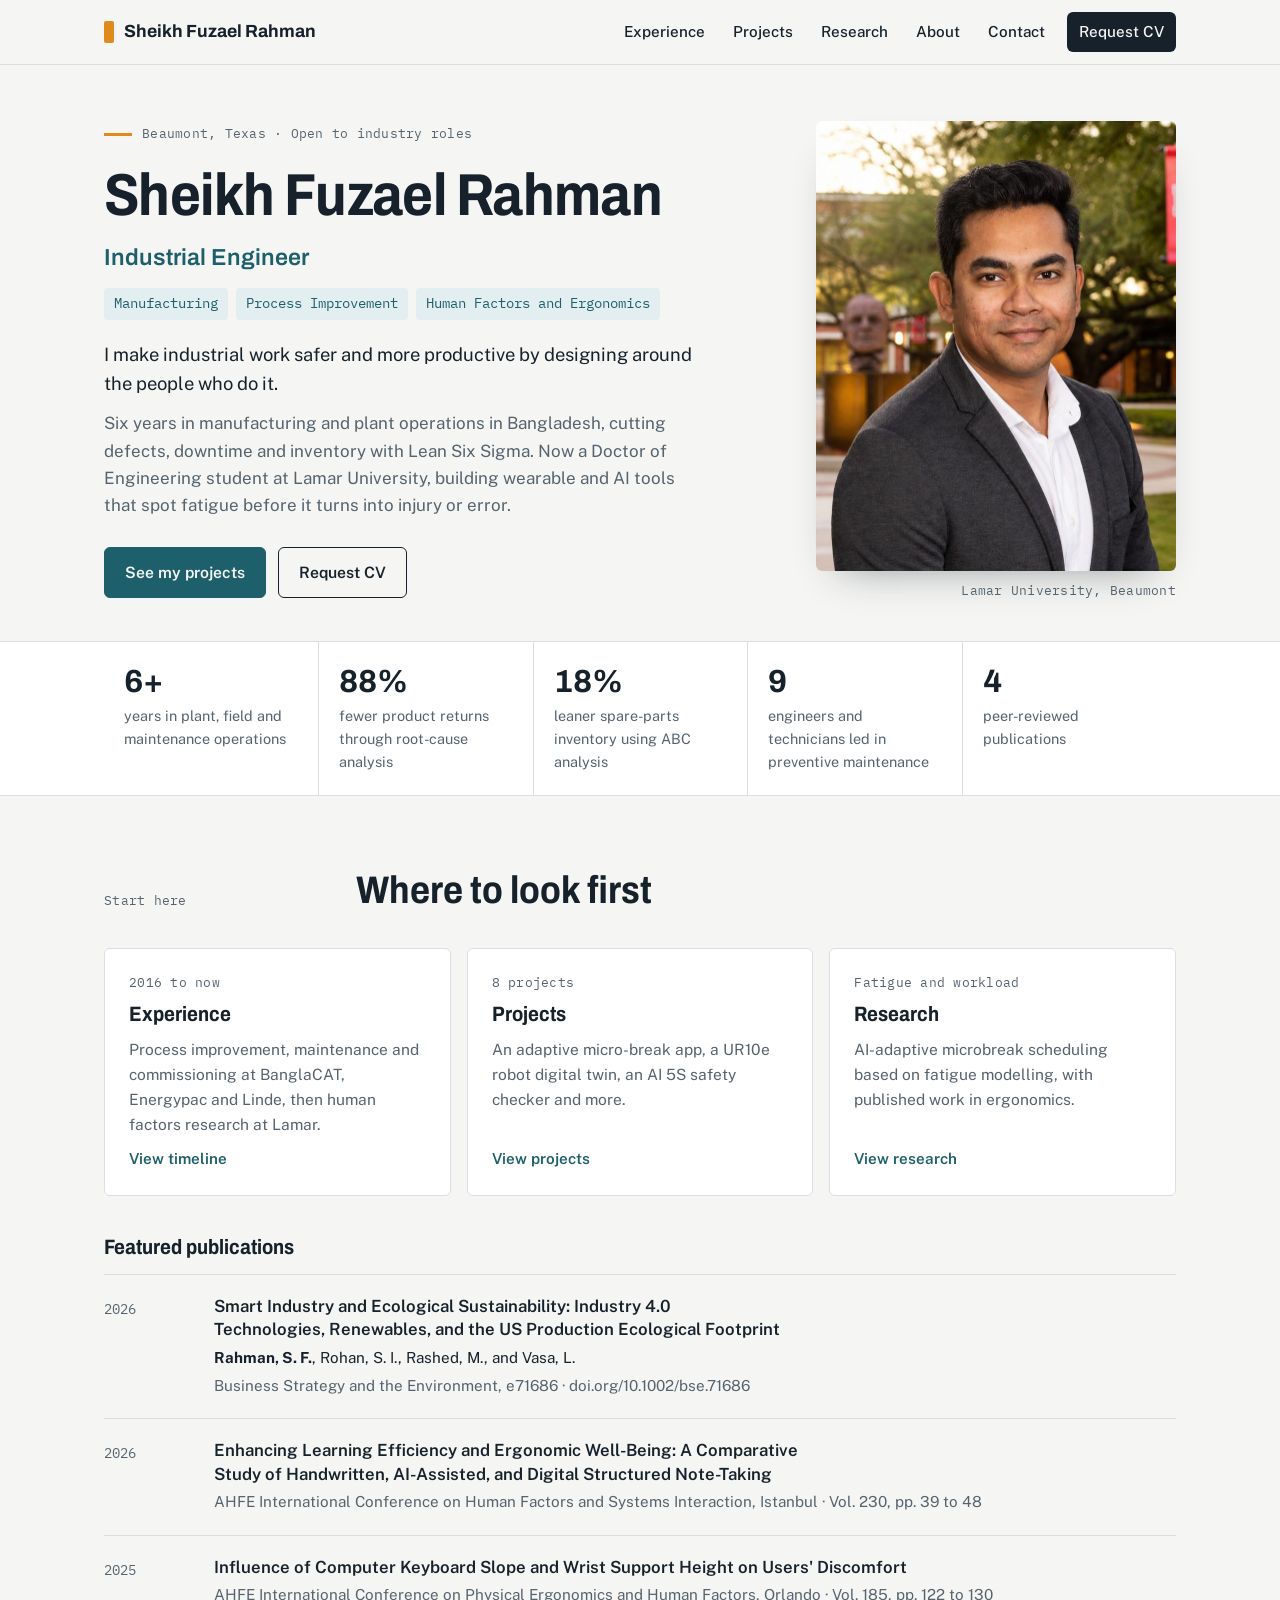
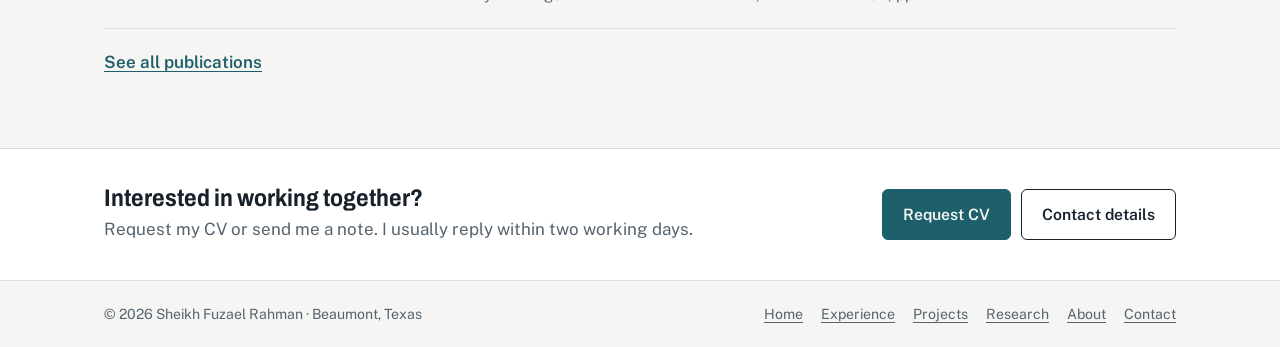
==== index.html @ 2eea971f "Update peer-reviewed publication count to 4 Co-Authored-By: Claude Opus 5.5 <noreply@anthropic.com> " ====
<!DOCTYPE html>
<html lang="en-GB">
<head>
<meta charset="utf-8">
<meta name="viewport" content="width=device-width, initial-scale=1">
<title>Sheikh Fuzael Rahman</title>
<meta name="description" content="Sheikh Fuzael Rahman is an industrial engineer working in human factors and ergonomics. Six years in industry, now a Doctor of Engineering student at Lamar University building tools that keep people safe and productive at work.">
<meta property="og:title" content="Sheikh Fuzael Rahman | Industrial Engineer, Manufacturing, Human Factors and Ergonomics">
<meta property="og:description" content="Six years in industry. Now building tools that keep people safe and productive at work.">
<meta property="og:type" content="website">
<link rel="icon" href="assets/favicon.svg" type="image/svg+xml">
<link rel="preconnect" href="https://fonts.googleapis.com">
<link rel="preconnect" href="https://fonts.gstatic.com" crossorigin>
<link href="https://fonts.googleapis.com/css2?family=Archivo:wdth,wght@87,500;87,600;87,700&family=Public+Sans:ital,wght@0,400;0,500;0,600;1,400&family=IBM+Plex+Mono:wght@400;500&display=swap" rel="stylesheet">
<link rel="stylesheet" href="assets/site.css">
</head>
<body>
<a class="skip" href="#main">Skip to content</a>

<header class="site-header">
  <div class="wrap">
    <a class="brand" href="index.html" aria-label="Sheikh Fuzael Rahman, home"><span class="brand-mark" aria-hidden="true"></span>Sheikh Fuzael Rahman</a>
    <button class="menu-btn" id="menu-btn" aria-expanded="false" aria-controls="site-nav">Menu</button>
    <nav class="nav" id="site-nav" aria-label="Main">
      <a href="experience.html">Experience</a>
      <a href="projects.html">Projects</a>
      <a href="research.html">Research</a>
      <a href="about.html">About</a>
      <a href="contact.html">Contact</a>
      <a href="contact.html#request-cv" class="nav-cta">Request CV</a>
    </nav>
  </div>
</header>

<main id="main">

<!-- HOME -->
<section class="hero" id="top">
  <div class="wrap">
    <div>
      <p class="eyebrow mono">Beaumont, Texas · Open to industry roles</p>
      <h1>Sheikh Fuzael Rahman</h1>
      <p class="role">Industrial Engineer</p>
      <ul class="focus" aria-label="Areas of focus"><li>Manufacturing</li><li>Process Improvement</li><li>Human Factors and Ergonomics</li></ul>
      <p class="tagline">I make industrial work safer and more productive by designing around the people who do it.</p>
      <p class="sub">Six years in manufacturing and plant operations in Bangladesh, cutting defects, downtime and inventory with Lean Six Sigma. Now a Doctor of Engineering student at Lamar University, building wearable and AI tools that spot fatigue before it turns into injury or error.</p>
      <div class="actions">
        <a class="btn primary" href="projects.html">See my projects</a>
        <a class="btn" href="mailto:sheikh.fuzael.rahman@outlook.com?subject=CV%20request%20for%20Sheikh%20Fuzael%20Rahman&amp;body=Hello%20Sheikh%2C%0A%0AI%20came%20across%20your%20website%20and%20would%20like%20to%20request%20a%20copy%20of%20your%20CV.%0A%0AName%3A%0AOrganisation%3A%0ARole%20or%20opportunity%3A%0A%0AThank%20you.">Request CV</a>
      </div>
    </div>
    <figure class="portrait" style="margin:0">
      <img src="assets/sheikh-fuzael-rahman.jpg" alt="Sheikh Fuzael Rahman on the Lamar University campus" width="720" height="945">
      <figcaption class="mono">Lamar University, Beaumont</figcaption>
    </figure>
  </div>
</section>

<div class="figures" aria-label="Key figures">
  <div class="wrap">
    <ul>
      <li><div class="num">6+</div><div class="lbl">years in plant, field and maintenance operations</div></li>
      <li><div class="num">88%</div><div class="lbl">fewer product returns through root-cause analysis</div></li>
      <li><div class="num">18%</div><div class="lbl">leaner spare-parts inventory using ABC analysis</div></li>
      <li><div class="num">9</div><div class="lbl">engineers and technicians led in preventive maintenance</div></li>
      <li><div class="num">4</div><div class="lbl">peer-reviewed publications</div></li>
    </ul>
  </div>
</div>

<section class="block" aria-labelledby="start-h">
  <div class="wrap">
    <div class="section-head">
      <span class="mono">Start here</span>
      <div><h2 id="start-h">Where to look first</h2></div>
    </div>
    <div class="highlights">
      <a class="hl" href="experience.html">
        <span class="mono" style="color:var(--muted)">2016 to now</span>
        <h3>Experience</h3>
        <p>Process improvement, maintenance and commissioning at BanglaCAT, Energypac and Linde, then human factors research at Lamar.</p>
        <span class="go">View timeline</span>
      </a>
      <a class="hl" href="projects.html">
        <span class="mono" style="color:var(--muted)">8 projects</span>
        <h3>Projects</h3>
        <p>An adaptive micro-break app, a UR10e robot digital twin, an AI 5S safety checker and more.</p>
        <span class="go">View projects</span>
      </a>
      <a class="hl" href="research.html">
        <span class="mono" style="color:var(--muted)">Fatigue and workload</span>
        <h3>Research</h3>
        <p>AI-adaptive microbreak scheduling based on fatigue modelling, with published work in ergonomics.</p>
        <span class="go">View research</span>
      </a>
    </div>

    <h3 class="sub-head" id="featured-pubs">Featured publications</h3>
    <ol class="pubs">
      <li class="pub">
        <span class="yr">2026</span>
        <div>
          <h3><a href="https://doi.org/10.1002/bse.71686" target="_blank" rel="noopener">Smart Industry and Ecological Sustainability: Industry 4.0 Technologies, Renewables, and the US Production Ecological Footprint</a></h3>
          <p class="authors"><strong>Rahman, S. F.</strong>, Rohan, S. I., Rashed, M., and Vasa, L.</p>
          <p class="venue">Business Strategy and the Environment, e71686 · doi.org/10.1002/bse.71686</p>
        </div>
      </li>
      <li class="pub">
        <span class="yr">2026</span>
        <div>
          <h3><a href="https://doi.org/10.54941/ahfe1007975" target="_blank" rel="noopener">Enhancing Learning Efficiency and Ergonomic Well-Being: A Comparative Study of Handwritten, AI-Assisted, and Digital Structured Note-Taking</a></h3>
          <p class="venue">AHFE International Conference on Human Factors and Systems Interaction, Istanbul · Vol. 230, pp. 39 to 48</p>
        </div>
      </li>
      <li class="pub">
        <span class="yr">2025</span>
        <div>
          <h3><a href="https://doi.org/10.54941/ahfe1006472" target="_blank" rel="noopener">Influence of Computer Keyboard Slope and Wrist Support Height on Users' Discomfort</a></h3>
          <p class="venue">AHFE International Conference on Physical Ergonomics and Human Factors, Orlando · Vol. 185, pp. 122 to 130</p>
        </div>
      </li>
    </ol>
    <a class="more-link" href="research.html#publications">See all publications</a>
  </div>
</section>

</main>

<section class="cta-band" aria-label="Get in touch">
  <div class="wrap">
    <div>
      <h2>Interested in working together?</h2>
      <p>Request my CV or send me a note. I usually reply within two working days.</p>
    </div>
    <div class="btn-row">
      <a class="btn primary" href="mailto:sheikh.fuzael.rahman@outlook.com?subject=CV%20request%20for%20Sheikh%20Fuzael%20Rahman&amp;body=Hello%20Sheikh%2C%0A%0AI%20came%20across%20your%20website%20and%20would%20like%20to%20request%20a%20copy%20of%20your%20CV.%0A%0AName%3A%0AOrganisation%3A%0ARole%20or%20opportunity%3A%0A%0AThank%20you.">Request CV</a>
      <a class="btn" href="contact.html">Contact details</a>
    </div>
  </div>
</section>
<footer>
  <div class="wrap">
    <span>© 2026 Sheikh Fuzael Rahman · Beaumont, Texas</span>
    <nav aria-label="Footer">
      <a href="index.html">Home</a><a href="experience.html">Experience</a><a href="projects.html">Projects</a><a href="research.html">Research</a><a href="about.html">About</a><a href="contact.html">Contact</a>
    </nav>
  </div>
</footer>
<div class="toast" id="toast" role="status" aria-live="polite"></div>
<script src="assets/site.js"></script>
</body>
</html>
---- assets/site.css ----
:root {
  /* Layout idea: a plant-floor logbook. Steel ink on cool paper, one hi-vis amber rule marking what matters, mono labels for tenures and units. */
  --paper: #f5f6f4;
  --surface: #ffffff;
  --ink: #16212b;
  --muted: #56636e;
  --line: #d9dee2;
  --accent: #1d5f6b;
  --accent-soft: #e3eef0;
  --hivis: #e08a1e;
  --font-display: "Archivo", "Arial Narrow", Arial, sans-serif;
  --font-body: "Public Sans", "Segoe UI", Roboto, Helvetica, Arial, sans-serif;
  --font-mono: "IBM Plex Mono", ui-monospace, "SFMono-Regular", Menlo, Consolas, monospace;
  --max: 1120px;
  --radius: 6px;
  color-scheme: light;
}
@media (prefers-color-scheme: dark) {
  :root:not([data-theme="light"]) {
    --paper: #10171d;
    --surface: #172129;
    --ink: #e7ecef;
    --muted: #9eabb5;
    --line: #2a3742;
    --accent: #6fb7c2;
    --accent-soft: #1b3036;
    --hivis: #f0a443;
    color-scheme: dark;
  }
}
:root[data-theme="dark"] {
  --paper: #10171d;
  --surface: #172129;
  --ink: #e7ecef;
  --muted: #9eabb5;
  --line: #2a3742;
  --accent: #6fb7c2;
  --accent-soft: #1b3036;
  --hivis: #f0a443;
  color-scheme: dark;
}

* { box-sizing: border-box; }
html { scroll-behavior: smooth; scroll-padding-top: 76px; }
@media (prefers-reduced-motion: reduce) { html { scroll-behavior: auto; } }
body {
  margin: 0;
  background: var(--paper);
  color: var(--ink);
  font-family: var(--font-body);
  font-size: 17px;
  line-height: 1.6;
  -webkit-font-smoothing: antialiased;
}
img { max-width: 100%; display: block; }
a { color: var(--accent); text-underline-offset: 3px; }
a:hover { text-decoration-thickness: 2px; }
:focus-visible { outline: 3px solid var(--hivis); outline-offset: 2px; border-radius: 2px; }
h1, h2, h3, h4 { font-family: var(--font-display); font-stretch: 87%; line-height: 1.15; text-wrap: balance; margin: 0; }
p { margin: 0; }
.wrap { max-width: var(--max); margin: 0 auto; padding: 0 24px; }
.mono { font-family: var(--font-mono); font-size: 0.8rem; letter-spacing: 0.02em; }
.skip { position: absolute; left: -999px; top: 8px; background: var(--ink); color: var(--paper); padding: 8px 12px; z-index: 100; }
.skip:focus { left: 8px; }

/* Header */
.site-header {
  position: sticky; top: 0; z-index: 50;
  background: color-mix(in srgb, var(--paper) 92%, transparent);
  backdrop-filter: blur(8px);
  border-bottom: 1px solid var(--line);
}
.site-header .wrap { display: flex; align-items: center; justify-content: space-between; gap: 16px; min-height: 64px; }
.brand { font-family: var(--font-display); font-weight: 700; font-size: 1.1rem; color: var(--ink); text-decoration: none; display: flex; align-items: center; gap: 10px; }
.brand-mark { width: 10px; height: 22px; background: var(--hivis); border-radius: 2px; }
.nav { display: flex; gap: 4px; align-items: center; }
.nav a { color: var(--ink); text-decoration: none; font-weight: 500; font-size: 0.95rem; padding: 8px 12px; border-radius: var(--radius); }
.nav a:hover, .nav a[aria-current="page"] { background: var(--accent-soft); color: var(--accent); }
.nav .nav-cta { background: var(--ink); color: var(--paper); margin-left: 6px; }
.nav .nav-cta:hover { background: var(--accent); color: #fff; }
.menu-btn { display: none; background: none; border: 1px solid var(--line); color: var(--ink); border-radius: var(--radius); padding: 8px 12px; font: inherit; font-weight: 600; cursor: pointer; }
@media (max-width: 860px) {
  .menu-btn { display: inline-block; }
  .nav { display: none; position: absolute; top: 64px; left: 0; right: 0; flex-direction: column; align-items: stretch; background: var(--paper); border-bottom: 1px solid var(--line); padding: 8px 16px 16px; }
  .nav.open { display: flex; }
  .nav .nav-cta { margin-left: 0; text-align: center; }
}

/* Hero */
.hero { padding: 56px 0 40px; }
.hero .wrap { display: grid; grid-template-columns: 1.35fr 1fr; gap: 48px; align-items: center; }
.eyebrow { color: var(--muted); display: flex; align-items: center; gap: 10px; margin-bottom: 16px; }
.eyebrow::before { content: ""; width: 28px; height: 3px; background: var(--hivis); }
.hero h1 { font-size: clamp(2.4rem, 5.2vw, 3.7rem); font-weight: 700; letter-spacing: -0.01em; }
.hero .role { font-family: var(--font-display); font-size: clamp(1.15rem, 2.2vw, 1.45rem); font-weight: 600; color: var(--accent); margin-top: 10px; }
.hero .tagline { font-size: 1.15rem; max-width: 34em; margin-top: 20px; color: var(--ink); }
.hero .sub { color: var(--muted); max-width: 36em; margin-top: 12px; }
.actions { display: flex; flex-wrap: wrap; gap: 12px; margin-top: 28px; }
.btn { display: inline-flex; align-items: center; gap: 8px; padding: 12px 20px; border-radius: var(--radius); font-weight: 600; text-decoration: none; border: 1.5px solid var(--ink); color: var(--ink); background: transparent; font-size: 0.98rem; }
.btn:hover { background: var(--accent-soft); }
.btn.primary { background: var(--accent); border-color: var(--accent); color: var(--paper); }
.btn.primary:hover { background: var(--ink); border-color: var(--ink); color: var(--paper); }

.portrait { position: relative; }
.portrait img { border-radius: var(--radius); aspect-ratio: 4 / 5; height: auto; object-fit: cover; object-position: 50% 20%; width: 100%; max-width: 360px; margin-left: auto; box-shadow: 0 20px 40px -24px rgba(16, 23, 29, 0.45); }
.portrait figcaption { color: var(--muted); text-align: right; margin-top: 10px; }
@media (max-width: 860px) {
  .hero { padding-top: 32px; }
  .hero .wrap { grid-template-columns: 1fr; gap: 28px; }
  .portrait { order: -1; }
  .portrait img { max-width: 150px; margin: 0; aspect-ratio: 1 / 1; object-position: 50% 25%; }
  .portrait figcaption { display: none; }
  .portrait figcaption { text-align: left; }
}

/* Key numbers */
.figures { border-top: 1px solid var(--line); border-bottom: 1px solid var(--line); background: var(--surface); }
.figures ul { list-style: none; margin: 0; padding: 0; display: grid; grid-template-columns: repeat(5, 1fr); }
.figures li { padding: 22px 20px; border-left: 1px solid var(--line); }
.figures li:first-child { border-left: 0; }
.figures .num { font-family: var(--font-display); font-size: 2rem; font-weight: 700; font-variant-numeric: tabular-nums; line-height: 1.1; }
.figures .lbl { color: var(--muted); font-size: 0.9rem; margin-top: 4px; }
@media (max-width: 860px) {
  .figures ul { grid-template-columns: repeat(2, 1fr); }
  .figures li { border-left: 0; border-top: 1px solid var(--line); }
  .figures li:nth-child(-n+2) { border-top: 0; }
  .figures li:nth-child(even) { border-left: 1px solid var(--line); }
  .figures li:last-child { grid-column: 1 / -1; border-left: 0; }
}

/* Sections */
section.block { padding: 72px 0; }
section.block + section.block { border-top: 1px solid var(--line); }
.section-head { display: grid; grid-template-columns: 220px 1fr; gap: 32px; margin-bottom: 36px; align-items: end; }
.section-head .mono { color: var(--muted); }
.section-head h2 { font-size: clamp(1.8rem, 3.4vw, 2.4rem); font-weight: 700; }
.section-head p { color: var(--muted); max-width: 40em; margin-top: 8px; }
.body-grid { display: grid; grid-template-columns: 220px 1fr; gap: 32px; }
@media (max-width: 860px) {
  section.block { padding: 52px 0; }
  .section-head, .body-grid { grid-template-columns: 1fr; gap: 8px; }
  .body-grid { gap: 20px; }
}

/* Highlights */
.highlights { display: grid; grid-template-columns: repeat(3, 1fr); gap: 16px; }
.hl { background: var(--surface); border: 1px solid var(--line); border-radius: var(--radius); padding: 24px; text-decoration: none; color: var(--ink); display: flex; flex-direction: column; gap: 10px; transition: border-color 0.15s; }
.hl:hover { border-color: var(--accent); }
.hl h3 { font-size: 1.3rem; }
.hl p { color: var(--muted); font-size: 0.97rem; }
.hl .go { margin-top: auto; color: var(--accent); font-weight: 600; font-size: 0.95rem; }
@media (max-width: 860px) { .highlights { grid-template-columns: 1fr; } }

/* Publications */
.pubs { list-style: none; margin: 0; padding: 0; display: grid; gap: 0; }
.pub { display: grid; grid-template-columns: 90px 1fr; gap: 20px; padding: 20px 0; border-top: 1px solid var(--line); }
.pub:last-child { border-bottom: 1px solid var(--line); }
.pub .yr { font-family: var(--font-mono); color: var(--muted); font-size: 0.9rem; padding-top: 2px; }
.pub h3 { font-family: var(--font-body); font-size: 1.05rem; font-weight: 600; line-height: 1.4; }
.pub h3 a { color: var(--ink); text-decoration: none; }
.pub h3 a:hover { color: var(--accent); text-decoration: underline; }
.pub .venue { color: var(--muted); font-size: 0.95rem; margin-top: 4px; }
.pub .authors { font-size: 0.95rem; margin-top: 4px; }
.status { display: inline-block; font-family: var(--font-mono); font-size: 0.72rem; padding: 2px 8px; border-radius: 99px; border: 1px solid var(--line); color: var(--muted); margin-left: 6px; vertical-align: 2px; }
.status.ok { border-color: var(--accent); color: var(--accent); }
@media (max-width: 600px) { .pub { grid-template-columns: 1fr; gap: 4px; } }
.more-link { margin-top: 20px; display: inline-block; font-weight: 600; }

/* Timeline */
.timeline { list-style: none; margin: 0; padding: 0; position: relative; }
.job { display: grid; grid-template-columns: 220px 1fr; gap: 32px; padding: 28px 0; border-top: 1px solid var(--line); }
.job:last-child { border-bottom: 1px solid var(--line); }
.job .when { font-family: var(--font-mono); font-size: 0.85rem; color: var(--muted); }
.job .org { font-weight: 600; color: var(--ink); font-family: var(--font-body); font-size: 0.95rem; margin-top: 6px; }
.job .loc { color: var(--muted); font-size: 0.9rem; }
.job h3 { font-size: 1.3rem; }
.job ul { margin: 12px 0 0; padding-left: 1.1em; max-width: 44em; }
.job li { margin: 6px 0; }
.job li::marker { color: var(--hivis); }
.job.now h3::after { content: "Current"; font-family: var(--font-mono); font-size: 0.7rem; font-weight: 500; color: var(--accent); border: 1px solid var(--accent); border-radius: 99px; padding: 1px 8px; margin-left: 10px; vertical-align: 4px; }
.group-label { font-family: var(--font-mono); font-size: 0.78rem; color: var(--muted); text-transform: uppercase; letter-spacing: 0.08em; margin: 36px 0 4px; }
.group-label:first-child { margin-top: 0; }
@media (max-width: 860px) { .job { grid-template-columns: 1fr; gap: 6px; } }

/* Projects */
.feature { background: var(--surface); border: 1px solid var(--line); border-radius: var(--radius); overflow: hidden; margin-bottom: 20px; }
.feature-top { display: grid; grid-template-columns: 1.1fr 1fr; }
.feature-text { padding: 32px; display: flex; flex-direction: column; gap: 12px; }
.feature-text h3 { font-size: 1.7rem; }
.feature-text .meta { color: var(--muted); }
.feature-text .lead { font-size: 1.05rem; }
.tags { display: flex; flex-wrap: wrap; gap: 6px; margin-top: 4px; }
.tag { font-family: var(--font-mono); font-size: 0.75rem; background: var(--accent-soft); color: var(--accent); padding: 3px 9px; border-radius: 4px; }
.links { display: flex; flex-wrap: wrap; gap: 10px; margin-top: 8px; }
.links .btn { padding: 9px 16px; font-size: 0.92rem; }
.media { background: var(--ink); color: var(--paper); display: flex; align-items: center; justify-content: center; min-height: 280px; position: relative; padding: 24px; }
.media .ph { text-align: center; max-width: 22em; }
.media .ph strong { display: block; font-family: var(--font-display); font-size: 1.15rem; margin: 10px 0 4px; }
.media .ph span { font-size: 0.9rem; opacity: 0.75; }
.play { width: 56px; height: 56px; border-radius: 50%; border: 2px solid var(--hivis); display: inline-flex; align-items: center; justify-content: center; }
.play::after { content: ""; border-left: 16px solid var(--hivis); border-top: 10px solid transparent; border-bottom: 10px solid transparent; margin-left: 4px; }
.media iframe { position: absolute; inset: 0; width: 100%; height: 100%; border: 0; }
.media.has-video { padding: 0; }
.poster { position: absolute; inset: 0; display: flex; align-items: center; justify-content: center; background: var(--ink); }
.poster img { position: absolute; inset: 0; width: 100%; height: 100%; object-fit: cover; }
.poster .play { position: relative; width: 72px; height: 72px; background: rgba(22, 33, 43, 0.82); border-color: var(--hivis); transition: transform 0.15s; }
.poster:hover .play, .poster:focus-visible .play { transform: scale(1.08); }
.case { border-top: 1px solid var(--line); }
.case summary { cursor: pointer; padding: 16px 32px; font-weight: 600; color: var(--accent); list-style: none; display: flex; align-items: center; gap: 10px; }
.case summary::-webkit-details-marker { display: none; }
.case summary::before { content: "+"; font-family: var(--font-mono); font-size: 1.1rem; width: 1em; }
.case[open] summary::before { content: "\2212"; }
.case-body { padding: 0 32px 32px; display: grid; grid-template-columns: repeat(2, 1fr); gap: 24px 40px; }
.case-body h4 { font-size: 1.05rem; margin-bottom: 6px; }
.case-body ul { margin: 0; padding-left: 1.1em; }
.case-body li { margin: 4px 0; }
.case-body .full { grid-column: 1 / -1; }
.result-row { display: grid; grid-template-columns: repeat(3, 1fr); gap: 12px; }
.result { border: 1px solid var(--line); border-radius: var(--radius); padding: 14px 16px; }
.result .num { font-family: var(--font-display); font-size: 1.6rem; font-weight: 700; font-variant-numeric: tabular-nums; }
.result .lbl { font-size: 0.88rem; color: var(--muted); }
.note { font-size: 0.88rem; color: var(--muted); font-style: italic; }
@media (max-width: 860px) {
  .feature-top { grid-template-columns: 1fr; }
  .media { min-height: 220px; }
  .feature-text { padding: 24px; }
  .case summary { padding: 16px 24px; }
  .case-body { padding: 0 24px 24px; grid-template-columns: 1fr; }
  .result-row { grid-template-columns: 1fr; }
}
.cards { display: grid; grid-template-columns: repeat(3, 1fr); gap: 16px; margin-top: 8px; }
.card { background: var(--surface); border: 1px solid var(--line); border-radius: var(--radius); padding: 22px; display: flex; flex-direction: column; gap: 10px; }
.card .kind { font-family: var(--font-mono); font-size: 0.75rem; color: var(--muted); text-transform: uppercase; letter-spacing: 0.06em; }
.card h3 { font-size: 1.15rem; }
.card p { font-size: 0.95rem; color: var(--muted); }
.card .links { margin-top: auto; padding-top: 6px; }
.card .links a { font-weight: 600; font-size: 0.92rem; }
@media (max-width: 960px) { .cards { grid-template-columns: repeat(2, 1fr); } }
@media (max-width: 600px) { .cards { grid-template-columns: 1fr; } }
.sub-head { font-family: var(--font-display); font-size: 1.3rem; margin: 40px 0 14px; }

/* Research */
.research-now { background: var(--surface); border: 1px solid var(--line); border-left: 4px solid var(--hivis); border-radius: var(--radius); padding: 28px; }
.research-now h3 { font-size: 1.45rem; margin-bottom: 10px; }
.research-now p + p { margin-top: 10px; }
.two-col { display: grid; grid-template-columns: 1fr 1fr; gap: 16px; margin-top: 16px; }
.panel { border: 1px solid var(--line); border-radius: var(--radius); padding: 22px; background: var(--surface); }
.panel h3 { font-size: 1.1rem; margin-bottom: 8px; }
.panel p { color: var(--muted); font-size: 0.97rem; }
@media (max-width: 860px) { .two-col { grid-template-columns: 1fr; } }

/* About */
.story { list-style: none; margin: 0; padding: 0; display: grid; grid-template-columns: repeat(4, 1fr); gap: 16px; counter-reset: s; }
.story li { counter-increment: s; border-top: 3px solid var(--ink); padding-top: 14px; }
.story li:last-child { border-top-color: var(--hivis); }
.story li::before { content: "0" counter(s); font-family: var(--font-mono); color: var(--muted); font-size: 0.8rem; }
.story h3 { font-size: 1.15rem; margin: 6px 0 8px; }
.story p { font-size: 0.95rem; color: var(--muted); }
@media (max-width: 960px) { .story { grid-template-columns: repeat(2, 1fr); } }
@media (max-width: 600px) { .story { grid-template-columns: 1fr; } }
.edu { list-style: none; margin: 0; padding: 0; }
.edu li { display: grid; grid-template-columns: 1fr auto; gap: 4px 16px; padding: 14px 0; border-top: 1px solid var(--line); }
.edu li:last-child { border-bottom: 1px solid var(--line); }
.edu strong { font-weight: 600; }
.edu .where { color: var(--muted); font-size: 0.95rem; grid-column: 1; }
.edu .when { font-family: var(--font-mono); font-size: 0.82rem; color: var(--muted); grid-row: 1; grid-column: 2; text-align: right; }
.skills { display: grid; grid-template-columns: repeat(2, 1fr); gap: 20px 32px; }
.skills h4 { font-size: 1rem; margin-bottom: 6px; }
.skills p { color: var(--muted); font-size: 0.95rem; }
@media (max-width: 600px) { .skills { grid-template-columns: 1fr; } .edu li { grid-template-columns: 1fr; } .edu .when { grid-row: auto; grid-column: 1; text-align: left; } }
.about-stack { display: grid; gap: 40px; }


/* Page intro spacing */
.page-intro { padding-top: 56px; }
.page-intro.block { border-top: 0; }
@media (max-width: 860px) { .page-intro { padding-top: 36px; } }

/* Contact page */
.contact-layout { display: grid; grid-template-columns: 1.1fr 1fr; gap: 48px; align-items: start; }
.contact-main { display: grid; gap: 20px; }
.email-card { background: var(--surface); border: 1px solid var(--line); border-radius: var(--radius); padding: 28px; }
.email-card .k, .profiles .k, .cv-card .k { font-family: var(--font-mono); font-size: 0.75rem; text-transform: uppercase; letter-spacing: 0.08em; color: var(--muted); }
.email-address { display: block; font-family: var(--font-display); font-stretch: 87%; font-weight: 700; font-size: clamp(1.25rem, 2.6vw, 1.7rem); color: var(--ink); text-decoration: none; margin: 8px 0 18px; overflow-wrap: anywhere; }
.email-address:hover { color: var(--accent); }
.btn-row { display: flex; flex-wrap: wrap; gap: 10px; }
.btn.small { padding: 9px 16px; font-size: 0.92rem; cursor: pointer; font-family: inherit; }
.cv-card { border: 1px solid var(--line); border-left: 4px solid var(--hivis); border-radius: var(--radius); padding: 24px 28px; background: var(--surface); }
.cv-card h3 { font-size: 1.3rem; margin: 6px 0 8px; }
.cv-card p { color: var(--muted); margin-bottom: 16px; max-width: 34em; }
.facts { list-style: none; margin: 0; padding: 0; display: grid; grid-template-columns: repeat(2, 1fr); gap: 16px; }
.facts li { border-top: 1px solid var(--line); padding-top: 10px; }
.facts .k { font-family: var(--font-mono); font-size: 0.75rem; text-transform: uppercase; letter-spacing: 0.08em; color: var(--muted); display: block; }
.facts .v { font-weight: 500; }
.profiles { list-style: none; margin: 0; padding: 0; border-top: 1px solid var(--line); }
.profiles li { border-bottom: 1px solid var(--line); }
.profiles a { display: grid; grid-template-columns: 44px 1fr auto; gap: 16px; align-items: center; padding: 16px 8px; text-decoration: none; color: var(--ink); border-radius: var(--radius); }
.profiles a:hover { background: var(--accent-soft); }
.profiles a:hover .arrow { transform: translate(2px, -2px); color: var(--accent); }
.badge { width: 44px; height: 44px; border-radius: 8px; background: var(--ink); color: var(--paper); display: flex; align-items: center; justify-content: center; font-family: var(--font-mono); font-weight: 500; font-size: 0.9rem; }
.profiles .name { font-weight: 600; display: block; }
.profiles .handle { color: var(--muted); font-size: 0.92rem; display: block; overflow-wrap: anywhere; }
.arrow { color: var(--muted); font-size: 1.2rem; transition: transform 0.15s; }
.profiles-head { font-family: var(--font-display); font-size: 1.2rem; margin-bottom: 12px; }
@media (max-width: 860px) { .contact-layout { grid-template-columns: 1fr; gap: 36px; } .email-card, .cv-card { padding: 22px; } }
@media (max-width: 480px) { .facts { grid-template-columns: 1fr; } }

/* Closing band on every page */
.cta-band { border-top: 1px solid var(--line); background: var(--surface); }
.cta-band .wrap { display: flex; align-items: center; justify-content: space-between; gap: 24px; flex-wrap: wrap; padding-top: 36px; padding-bottom: 36px; }
.cta-band h2 { font-size: 1.5rem; }
.cta-band p { color: var(--muted); margin-top: 4px; }

footer { background: var(--paper); color: var(--muted); border-top: 1px solid var(--line); padding: 22px 0; font-size: 0.88rem; }
footer .wrap { display: flex; justify-content: space-between; flex-wrap: wrap; gap: 8px 24px; }
footer nav { display: flex; flex-wrap: wrap; gap: 6px 18px; }
footer a { color: inherit; }
footer a:hover { color: var(--accent); }
.toast { position: fixed; left: 50%; bottom: 24px; transform: translateX(-50%); background: var(--ink); color: var(--paper); padding: 10px 16px; border-radius: var(--radius); font-size: 0.92rem; opacity: 0; pointer-events: none; transition: opacity 0.2s; z-index: 80; }
.toast.show { opacity: 1; }

.details-link { display: inline-flex; align-items: center; gap: 6px; margin-top: 14px; font-weight: 600; font-size: 0.92rem; }
.details-link::after { content: "\2192"; transition: transform 0.15s; }
.details-link:hover::after { transform: translateX(3px); }

.focus { list-style: none; margin: 12px 0 0; padding: 0; display: flex; flex-wrap: wrap; gap: 8px; }
.focus li { font-family: var(--font-mono); font-size: 0.85rem; color: var(--accent); background: var(--accent-soft); border-radius: 4px; padding: 5px 10px; }
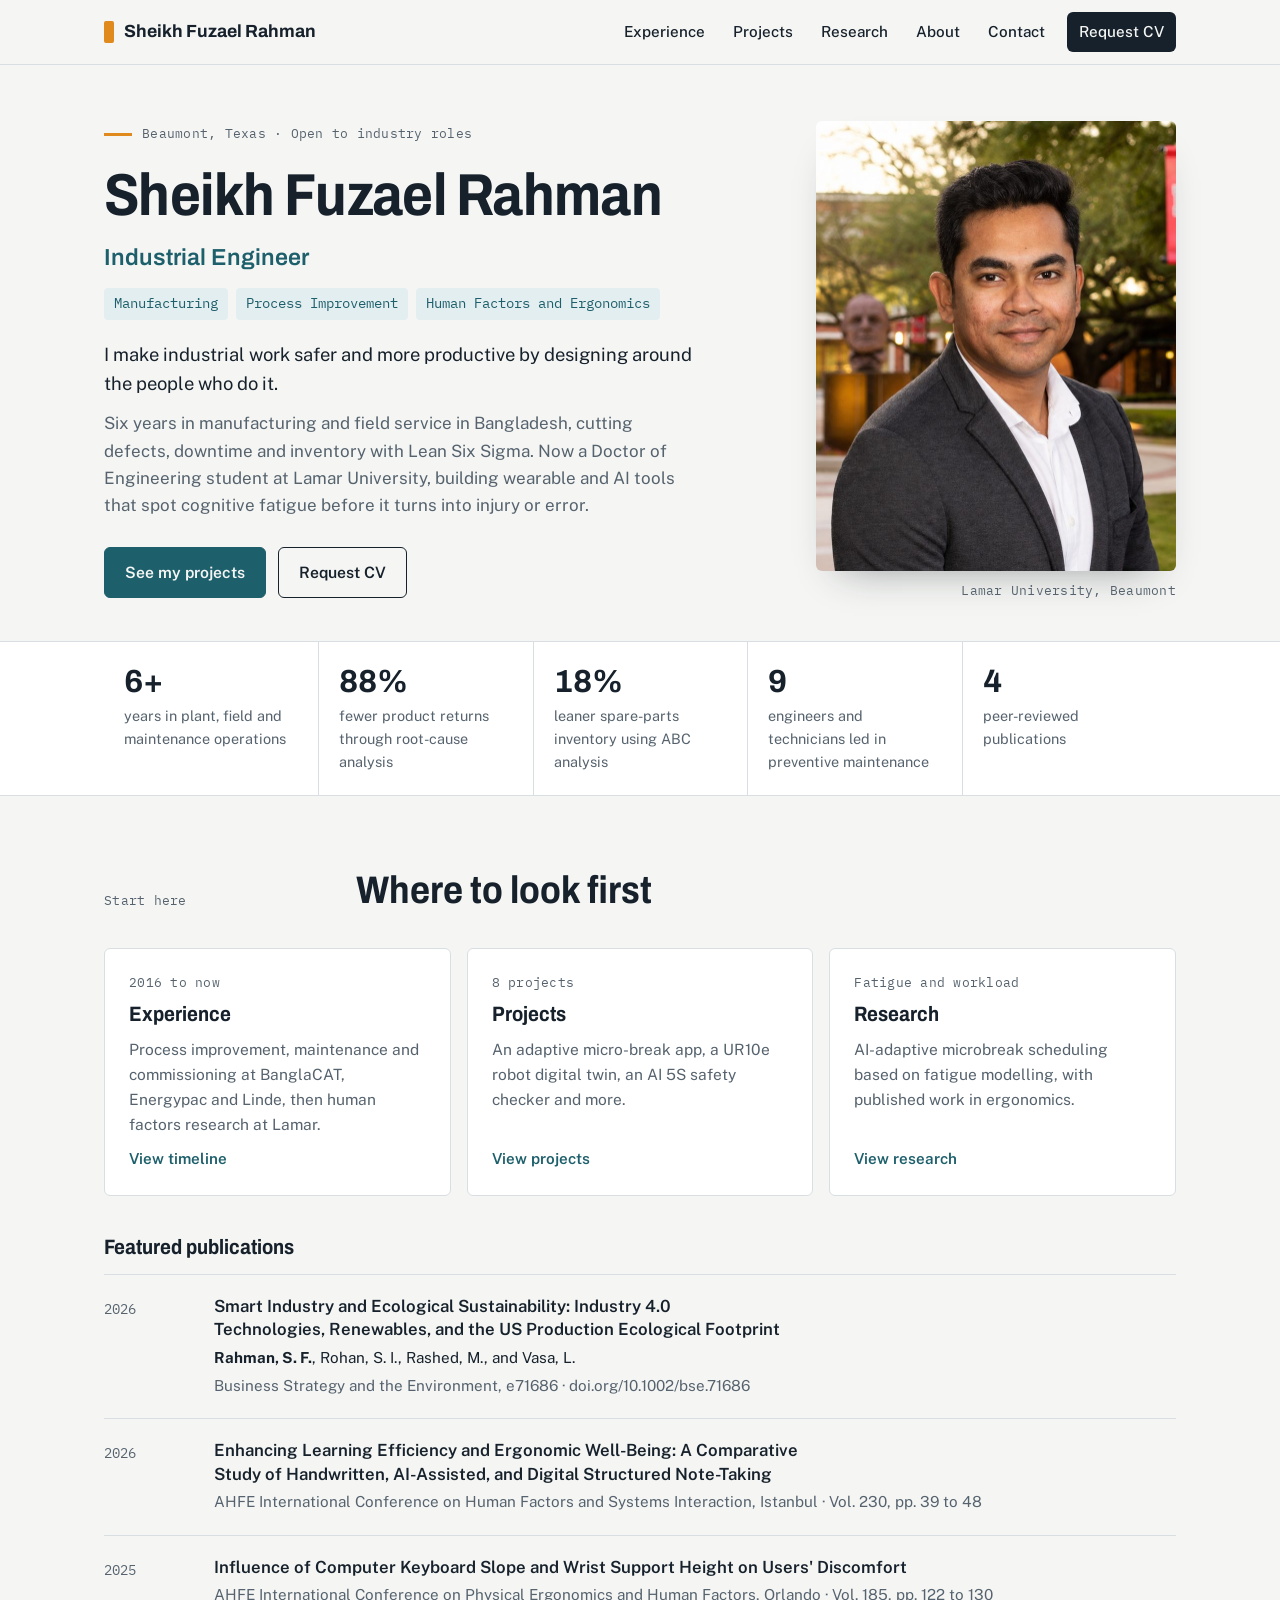
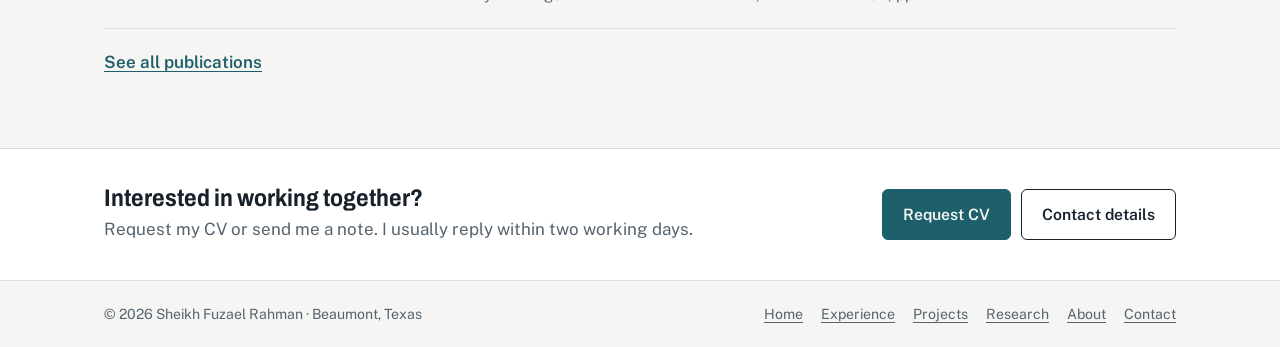
==== commit 2ce4d779: "Update home page introduction Co-Authored-By: Claude Opus 5.5 <noreply@anthropic.com> Claude-Session" ====
--- a/index.html
+++ b/index.html
@@ -43,7 +43,7 @@
       <p class="role">Industrial Engineer</p>
       <ul class="focus" aria-label="Areas of focus"><li>Manufacturing</li><li>Process Improvement</li><li>Human Factors and Ergonomics</li></ul>
       <p class="tagline">I make industrial work safer and more productive by designing around the people who do it.</p>
-      <p class="sub">Six years in manufacturing and plant operations in Bangladesh, cutting defects, downtime and inventory with Lean Six Sigma. Now a Doctor of Engineering student at Lamar University, building wearable and AI tools that spot fatigue before it turns into injury or error.</p>
+      <p class="sub">Six years in manufacturing and field service in Bangladesh, cutting defects, downtime and inventory with Lean Six Sigma. Now a Doctor of Engineering student at Lamar University, building wearable and AI tools that spot cognitive fatigue before it turns into injury or error.</p>
       <div class="actions">
         <a class="btn primary" href="projects.html">See my projects</a>
         <a class="btn" href="mailto:sheikh.fuzael.rahman@outlook.com?subject=CV%20request%20for%20Sheikh%20Fuzael%20Rahman&amp;body=Hello%20Sheikh%2C%0A%0AI%20came%20across%20your%20website%20and%20would%20like%20to%20request%20a%20copy%20of%20your%20CV.%0A%0AName%3A%0AOrganisation%3A%0ARole%20or%20opportunity%3A%0A%0AThank%20you.">Request CV</a>
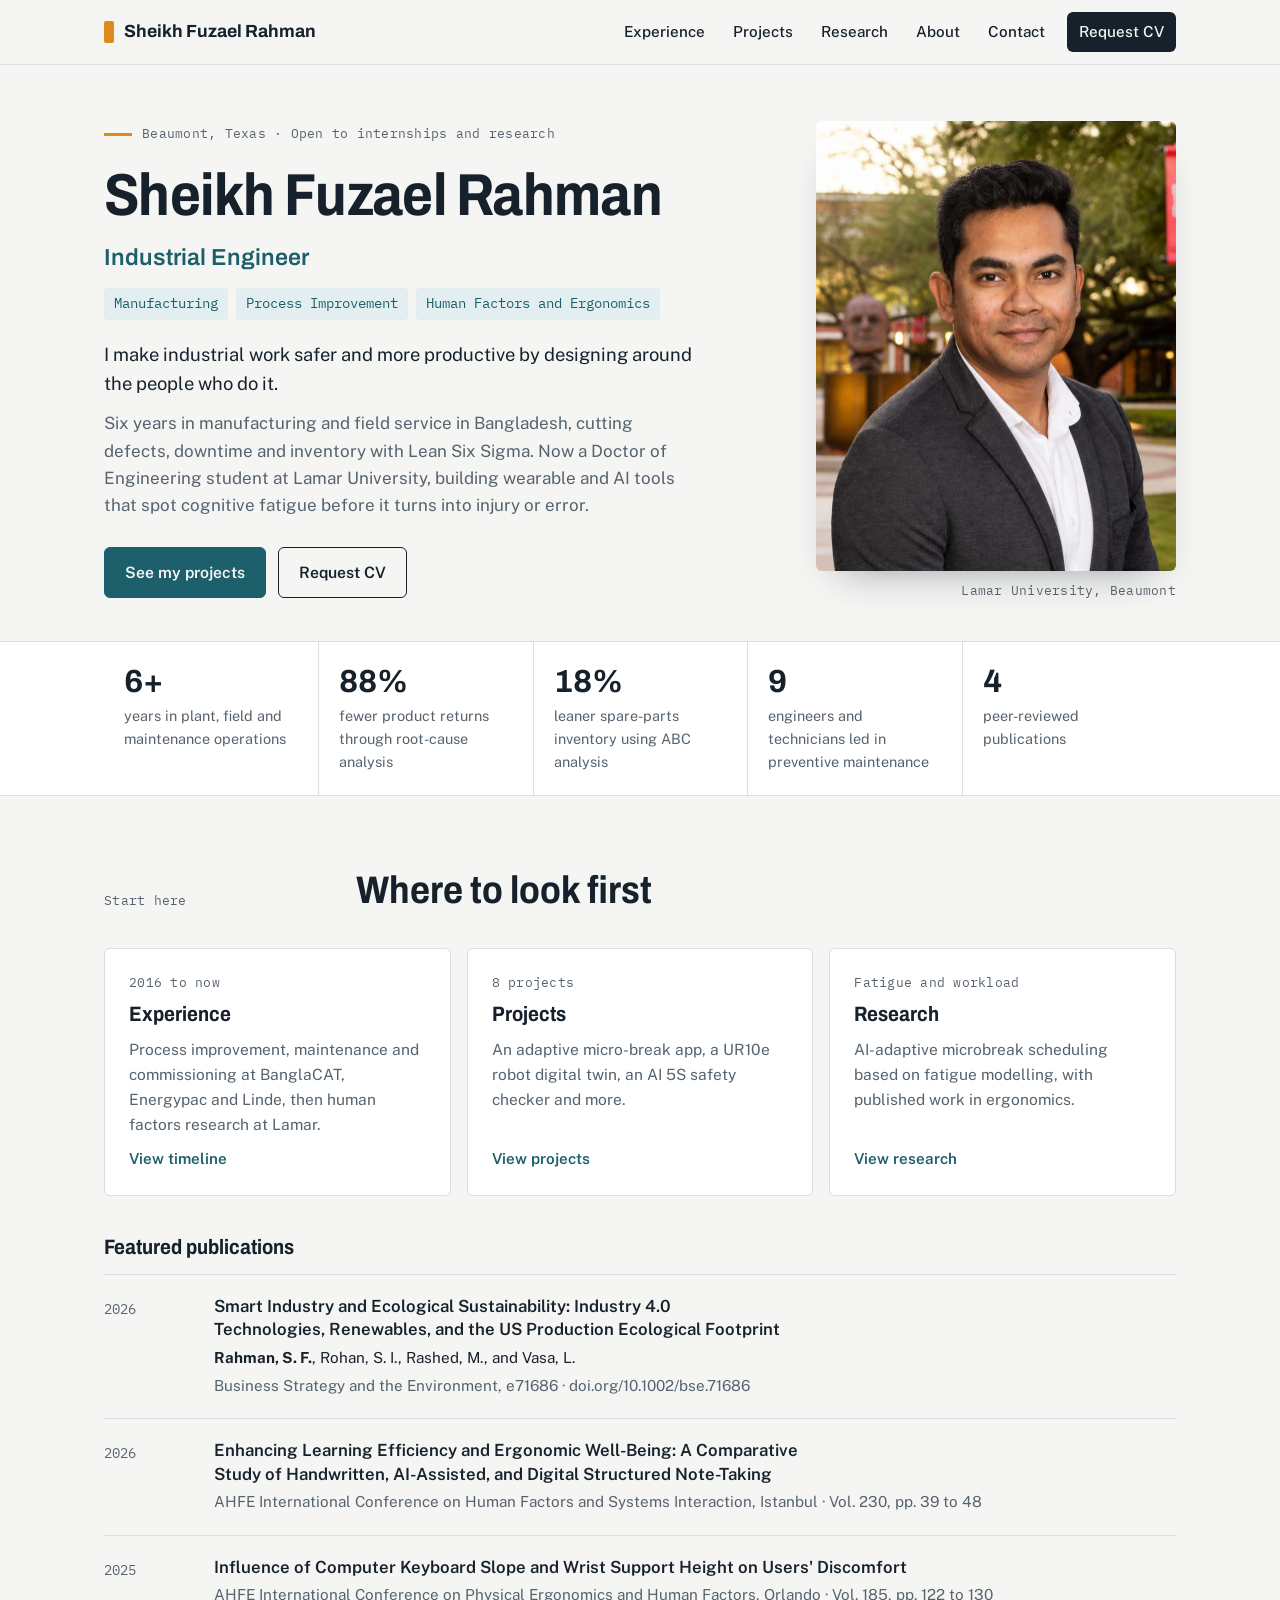
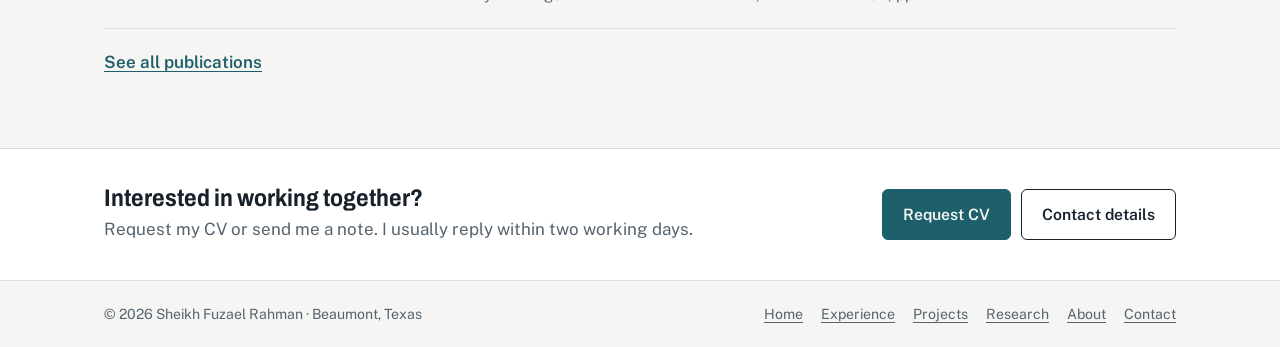
==== commit 141ef333: "Match home and contact wording to internships and research Co-Authored-By: Claude Opus 5.5 <noreply@" ====
--- a/index.html
+++ b/index.html
@@ -38,7 +38,7 @@
 <section class="hero" id="top">
   <div class="wrap">
     <div>
-      <p class="eyebrow mono">Beaumont, Texas · Open to industry roles</p>
+      <p class="eyebrow mono">Beaumont, Texas · Open to internships and research</p>
       <h1>Sheikh Fuzael Rahman</h1>
       <p class="role">Industrial Engineer</p>
       <ul class="focus" aria-label="Areas of focus"><li>Manufacturing</li><li>Process Improvement</li><li>Human Factors and Ergonomics</li></ul>
--- a/assets/site.css
+++ b/assets/site.css
@@ -286,7 +286,7 @@
 .btn-row { display: flex; flex-wrap: wrap; gap: 10px; }
 .btn.small { padding: 9px 16px; font-size: 0.92rem; cursor: pointer; font-family: inherit; }
 .cv-card { border: 1px solid var(--line); border-left: 4px solid var(--hivis); border-radius: var(--radius); padding: 24px 28px; background: var(--surface); }
-.cv-card h3 { font-size: 1.3rem; margin: 6px 0 8px; }
+.cv-card h3 { font-size: 1.3rem; margin: 6px 0 16px; }
 .cv-card p { color: var(--muted); margin-bottom: 16px; max-width: 34em; }
 .facts { list-style: none; margin: 0; padding: 0; display: grid; grid-template-columns: repeat(2, 1fr); gap: 16px; }
 .facts li { border-top: 1px solid var(--line); padding-top: 10px; }
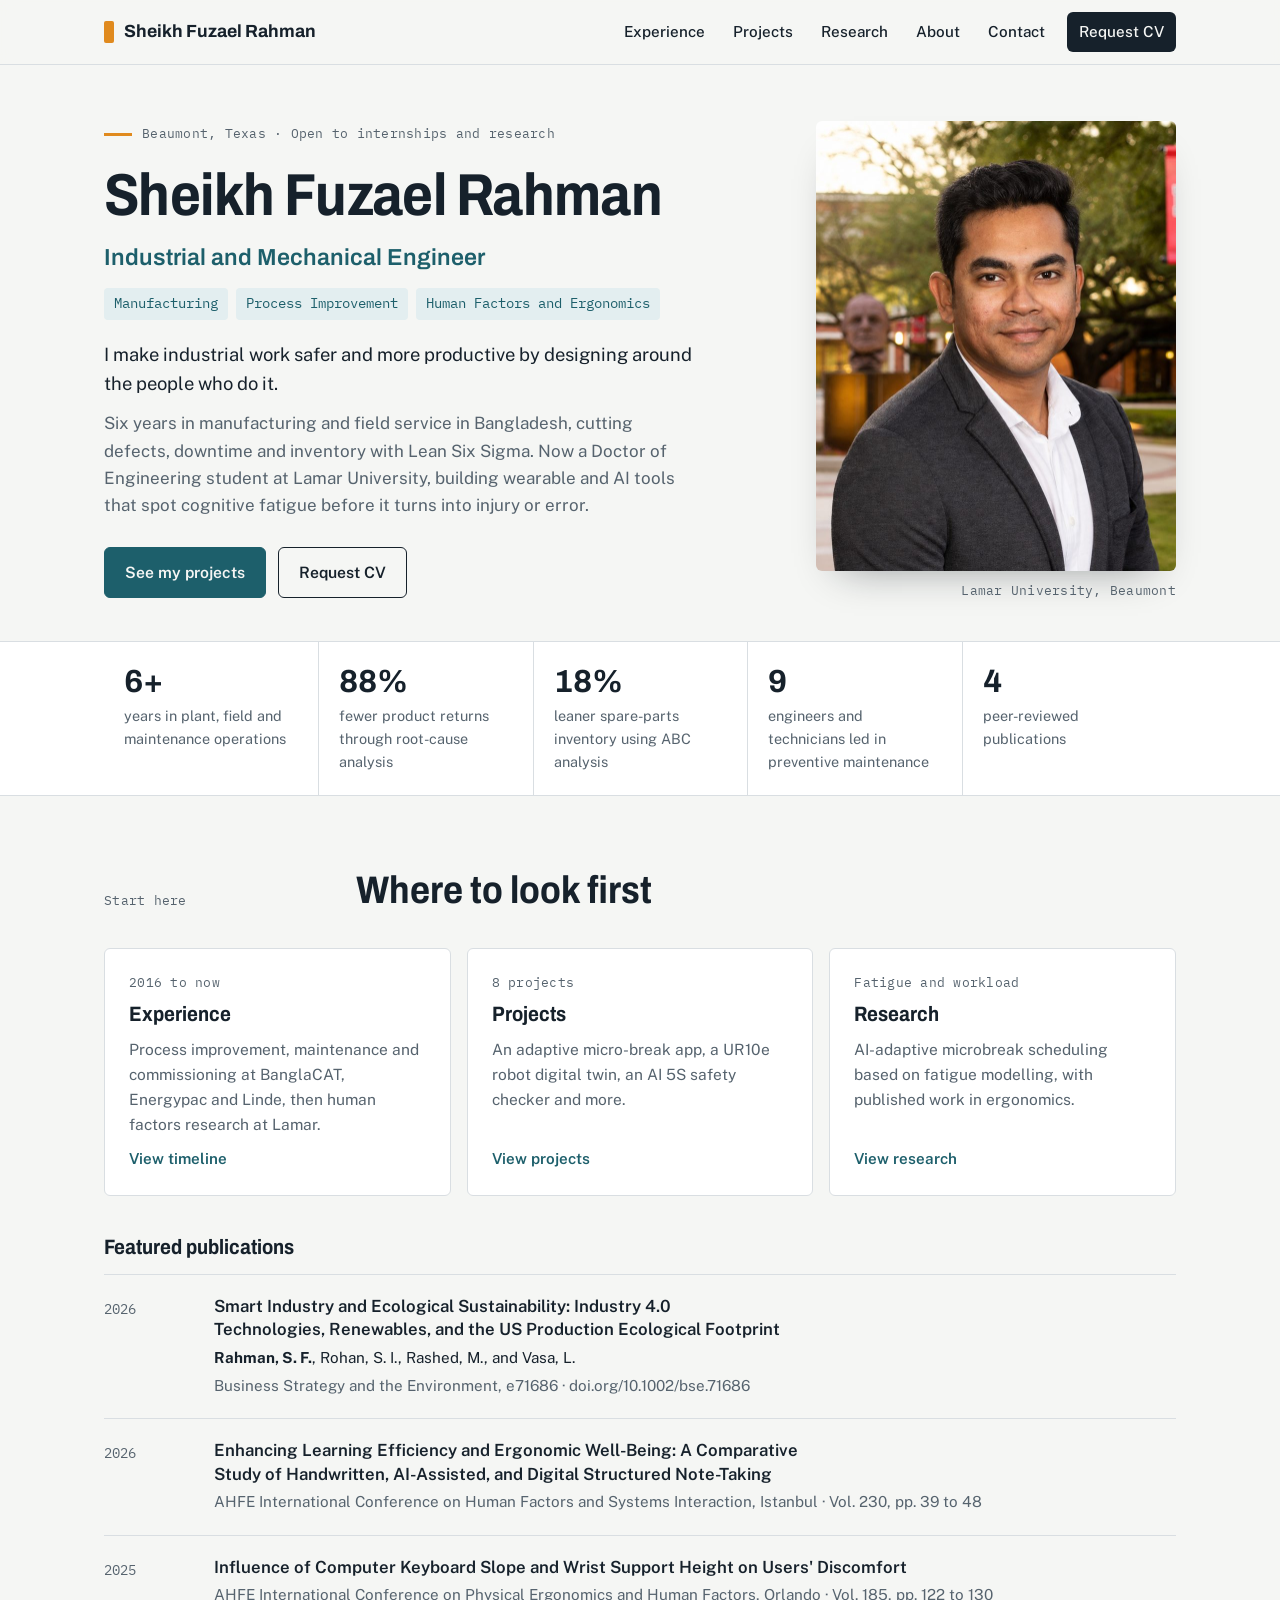
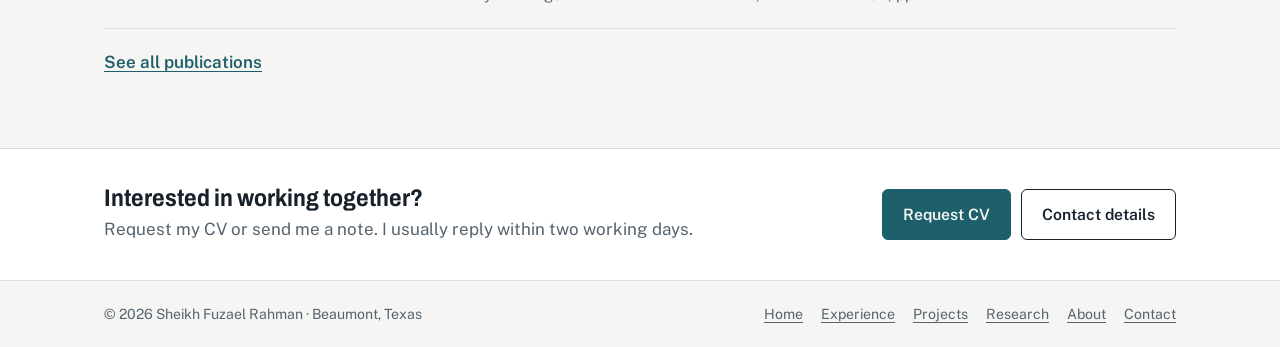
==== commit a14f99b5: "Title as Industrial and Mechanical Engineer Co-Authored-By: Claude Opus 5.5 <noreply@anthropic.com> " ====
--- a/index.html
+++ b/index.html
@@ -5,7 +5,7 @@
 <meta name="viewport" content="width=device-width, initial-scale=1">
 <title>Sheikh Fuzael Rahman</title>
 <meta name="description" content="Sheikh Fuzael Rahman is an industrial engineer working in human factors and ergonomics. Six years in industry, now a Doctor of Engineering student at Lamar University building tools that keep people safe and productive at work.">
-<meta property="og:title" content="Sheikh Fuzael Rahman | Industrial Engineer, Manufacturing, Human Factors and Ergonomics">
+<meta property="og:title" content="Sheikh Fuzael Rahman | Industrial and Mechanical Engineer, Manufacturing, Human Factors and Ergonomics">
 <meta property="og:description" content="Six years in industry. Now building tools that keep people safe and productive at work.">
 <meta property="og:type" content="website">
 <link rel="icon" href="assets/favicon.svg" type="image/svg+xml">
@@ -40,7 +40,7 @@
     <div>
       <p class="eyebrow mono">Beaumont, Texas · Open to internships and research</p>
       <h1>Sheikh Fuzael Rahman</h1>
-      <p class="role">Industrial Engineer</p>
+      <p class="role">Industrial and Mechanical Engineer</p>
       <ul class="focus" aria-label="Areas of focus"><li>Manufacturing</li><li>Process Improvement</li><li>Human Factors and Ergonomics</li></ul>
       <p class="tagline">I make industrial work safer and more productive by designing around the people who do it.</p>
       <p class="sub">Six years in manufacturing and field service in Bangladesh, cutting defects, downtime and inventory with Lean Six Sigma. Now a Doctor of Engineering student at Lamar University, building wearable and AI tools that spot cognitive fatigue before it turns into injury or error.</p>
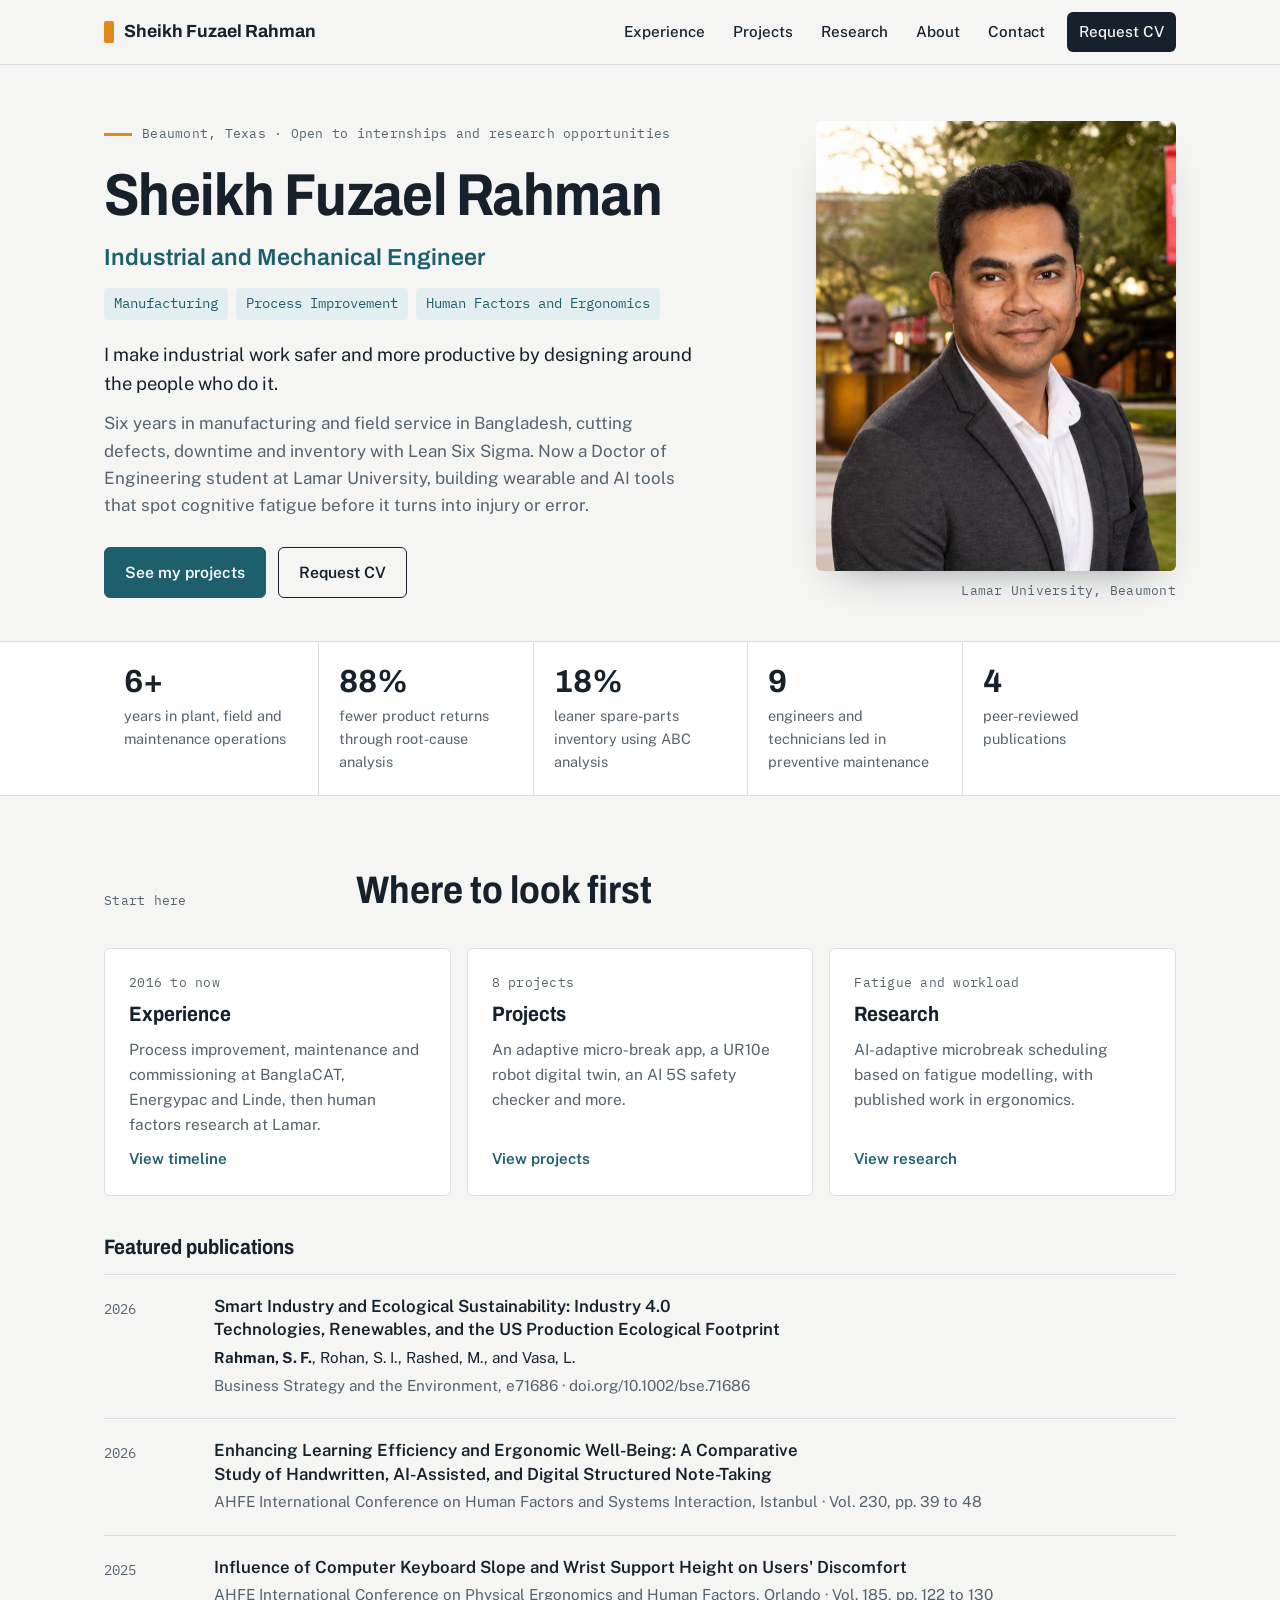
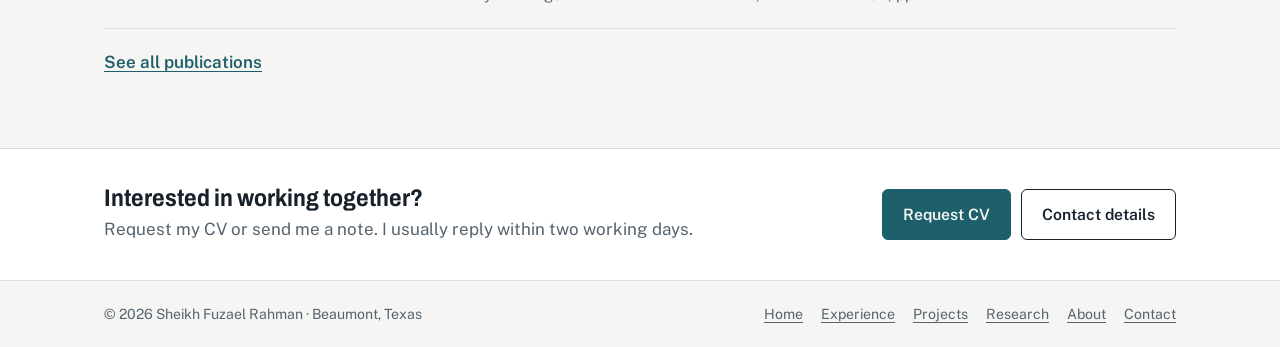
==== commit 2baf79cc: "Expand home page availability line Co-Authored-By: Claude Opus 5.5 <noreply@anthropic.com> Claude-Se" ====
--- a/index.html
+++ b/index.html
@@ -38,7 +38,7 @@
 <section class="hero" id="top">
   <div class="wrap">
     <div>
-      <p class="eyebrow mono">Beaumont, Texas · Open to internships and research</p>
+      <p class="eyebrow mono">Beaumont, Texas · Open to internships and research opportunities</p>
       <h1>Sheikh Fuzael Rahman</h1>
       <p class="role">Industrial and Mechanical Engineer</p>
       <ul class="focus" aria-label="Areas of focus"><li>Manufacturing</li><li>Process Improvement</li><li>Human Factors and Ergonomics</li></ul>
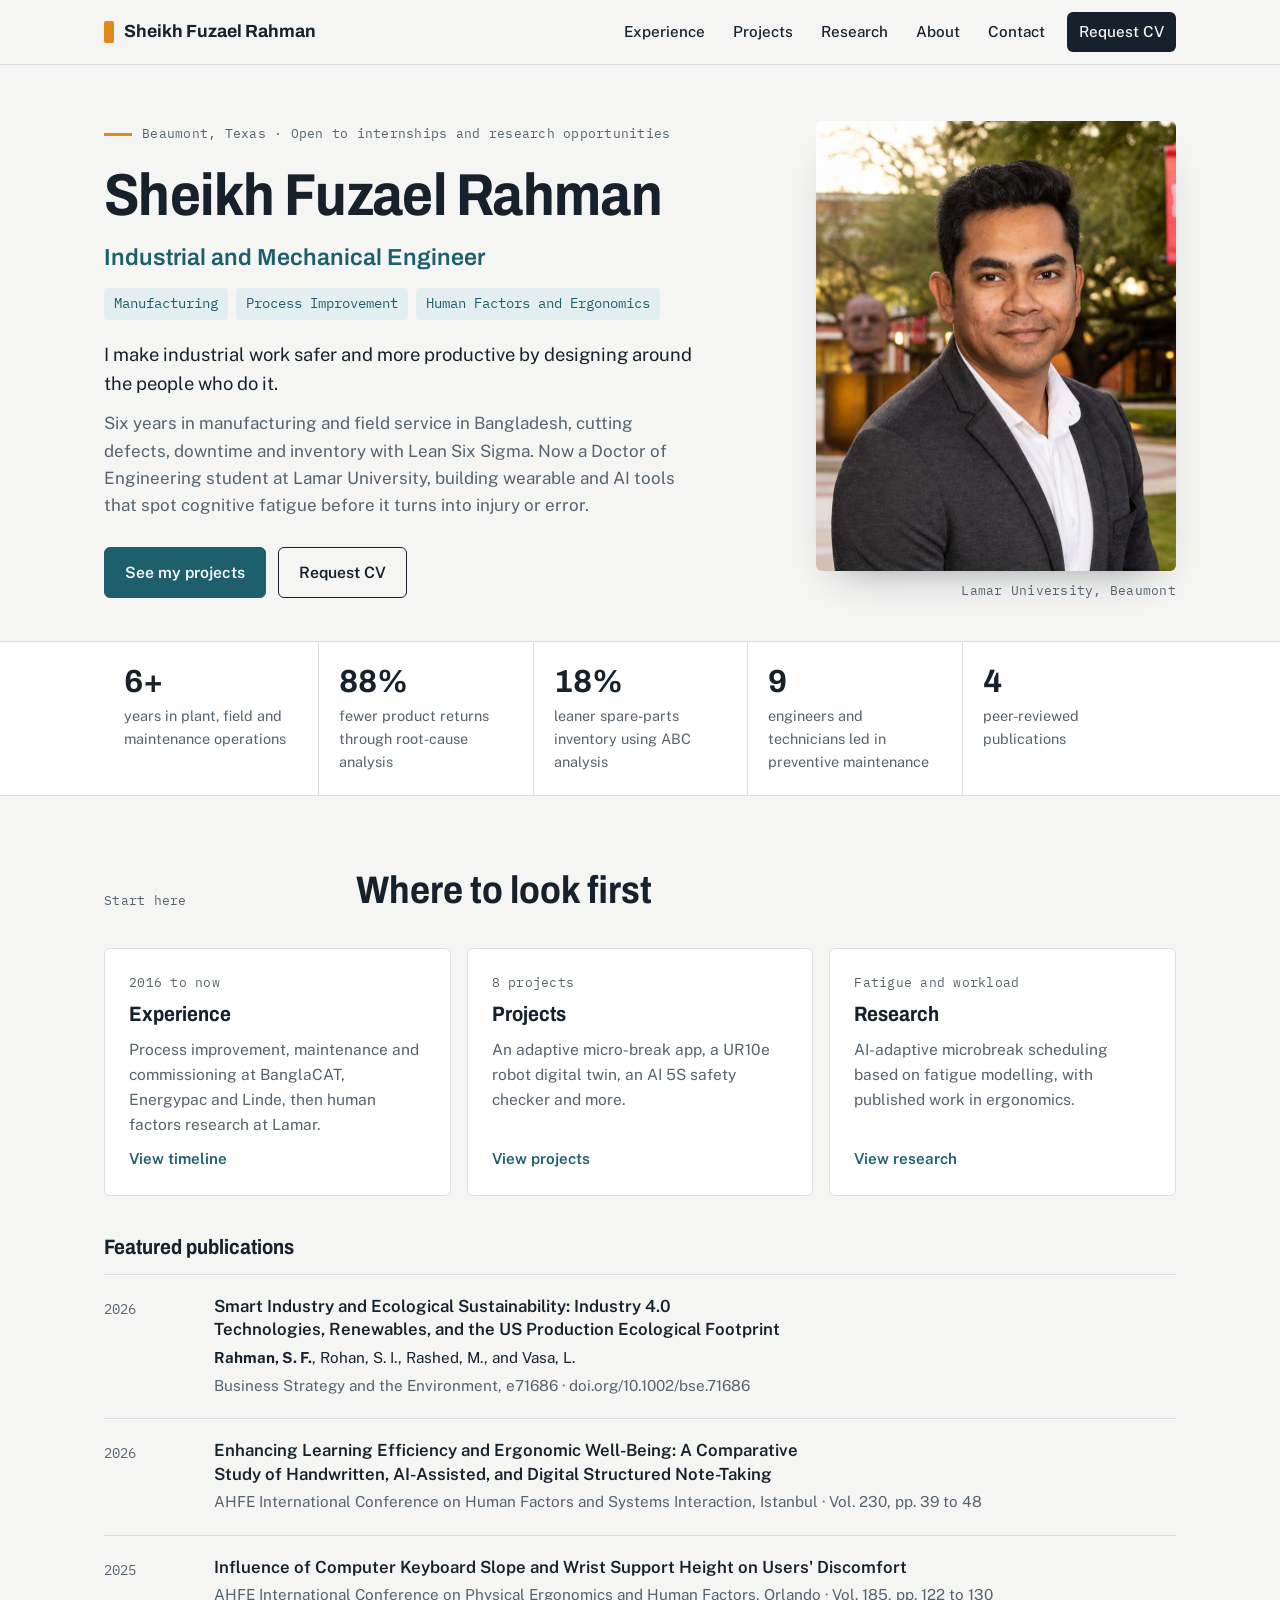
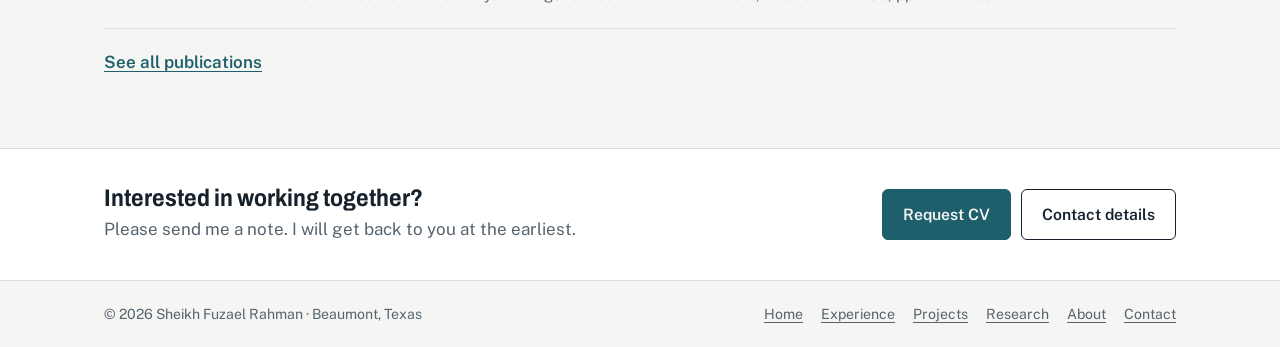
==== commit 435b9321: "Update closing band message Co-Authored-By: Claude Opus 5.5 <noreply@anthropic.com> Claude-Session: " ====
--- a/index.html
+++ b/index.html
@@ -130,7 +130,7 @@
   <div class="wrap">
     <div>
       <h2>Interested in working together?</h2>
-      <p>Request my CV or send me a note. I usually reply within two working days.</p>
+      <p>Please send me a note. I will get back to you at the earliest.</p>
     </div>
     <div class="btn-row">
       <a class="btn primary" href="mailto:sheikh.fuzael.rahman@outlook.com?subject=CV%20request%20for%20Sheikh%20Fuzael%20Rahman&amp;body=Hello%20Sheikh%2C%0A%0AI%20came%20across%20your%20website%20and%20would%20like%20to%20request%20a%20copy%20of%20your%20CV.%0A%0AName%3A%0AOrganisation%3A%0ARole%20or%20opportunity%3A%0A%0AThank%20you.">Request CV</a>
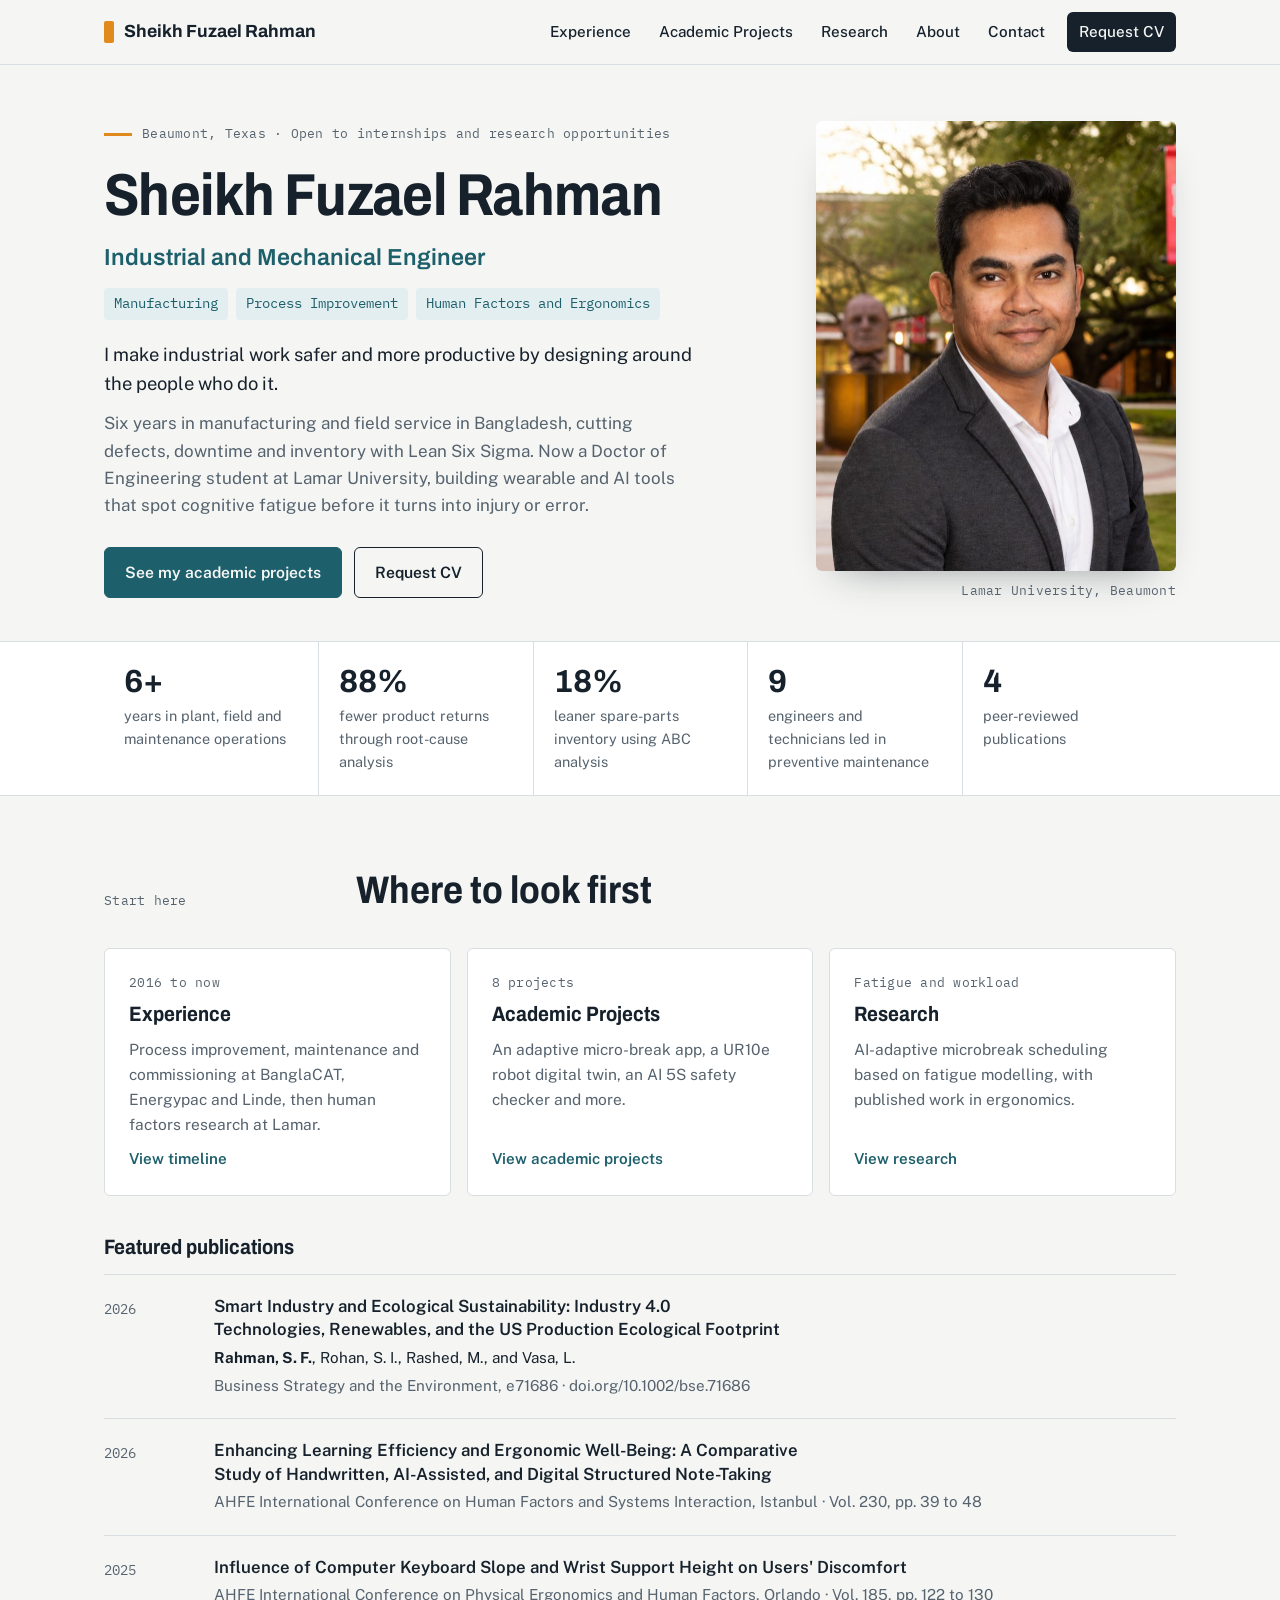
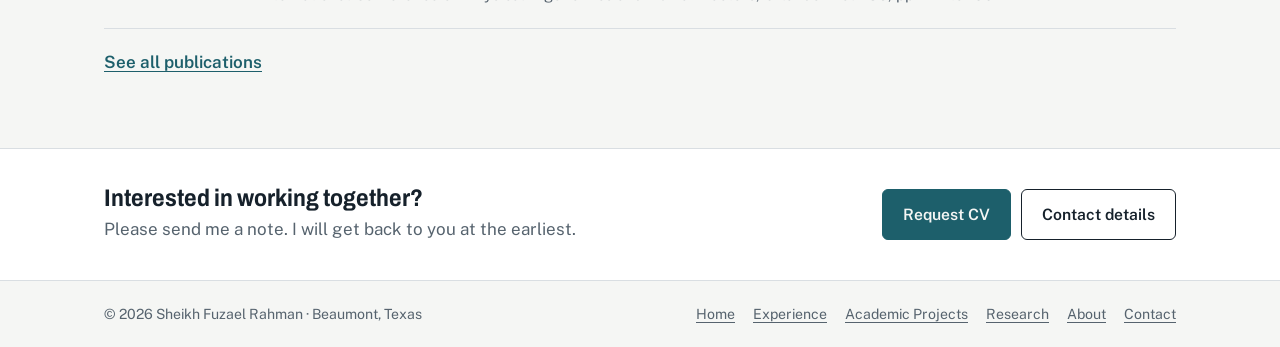
==== commit f001a59b: "Rename Projects to Academic Projects Co-Authored-By: Claude Opus 5.5 <noreply@anthropic.com> Claude-" ====
--- a/index.html
+++ b/index.html
@@ -23,7 +23,7 @@
     <button class="menu-btn" id="menu-btn" aria-expanded="false" aria-controls="site-nav">Menu</button>
     <nav class="nav" id="site-nav" aria-label="Main">
       <a href="experience.html">Experience</a>
-      <a href="projects.html">Projects</a>
+      <a href="projects.html">Academic Projects</a>
       <a href="research.html">Research</a>
       <a href="about.html">About</a>
       <a href="contact.html">Contact</a>
@@ -45,7 +45,7 @@
       <p class="tagline">I make industrial work safer and more productive by designing around the people who do it.</p>
       <p class="sub">Six years in manufacturing and field service in Bangladesh, cutting defects, downtime and inventory with Lean Six Sigma. Now a Doctor of Engineering student at Lamar University, building wearable and AI tools that spot cognitive fatigue before it turns into injury or error.</p>
       <div class="actions">
-        <a class="btn primary" href="projects.html">See my projects</a>
+        <a class="btn primary" href="projects.html">See my academic projects</a>
         <a class="btn" href="mailto:sheikh.fuzael.rahman@outlook.com?subject=CV%20request%20for%20Sheikh%20Fuzael%20Rahman&amp;body=Hello%20Sheikh%2C%0A%0AI%20came%20across%20your%20website%20and%20would%20like%20to%20request%20a%20copy%20of%20your%20CV.%0A%0AName%3A%0AOrganisation%3A%0ARole%20or%20opportunity%3A%0A%0AThank%20you.">Request CV</a>
       </div>
     </div>
@@ -83,9 +83,9 @@
       </a>
       <a class="hl" href="projects.html">
         <span class="mono" style="color:var(--muted)">8 projects</span>
-        <h3>Projects</h3>
+        <h3>Academic Projects</h3>
         <p>An adaptive micro-break app, a UR10e robot digital twin, an AI 5S safety checker and more.</p>
-        <span class="go">View projects</span>
+        <span class="go">View academic projects</span>
       </a>
       <a class="hl" href="research.html">
         <span class="mono" style="color:var(--muted)">Fatigue and workload</span>
@@ -142,7 +142,7 @@
   <div class="wrap">
     <span>© 2026 Sheikh Fuzael Rahman · Beaumont, Texas</span>
     <nav aria-label="Footer">
-      <a href="index.html">Home</a><a href="experience.html">Experience</a><a href="projects.html">Projects</a><a href="research.html">Research</a><a href="about.html">About</a><a href="contact.html">Contact</a>
+      <a href="index.html">Home</a><a href="experience.html">Experience</a><a href="projects.html">Academic Projects</a><a href="research.html">Research</a><a href="about.html">About</a><a href="contact.html">Contact</a>
     </nav>
   </div>
 </footer>
--- a/assets/site.css
+++ b/assets/site.css
@@ -79,7 +79,7 @@
 .nav .nav-cta { background: var(--ink); color: var(--paper); margin-left: 6px; }
 .nav .nav-cta:hover { background: var(--accent); color: #fff; }
 .menu-btn { display: none; background: none; border: 1px solid var(--line); color: var(--ink); border-radius: var(--radius); padding: 8px 12px; font: inherit; font-weight: 600; cursor: pointer; }
-@media (max-width: 860px) {
+@media (max-width: 960px) {
   .menu-btn { display: inline-block; }
   .nav { display: none; position: absolute; top: 64px; left: 0; right: 0; flex-direction: column; align-items: stretch; background: var(--paper); border-bottom: 1px solid var(--line); padding: 8px 16px 16px; }
   .nav.open { display: flex; }
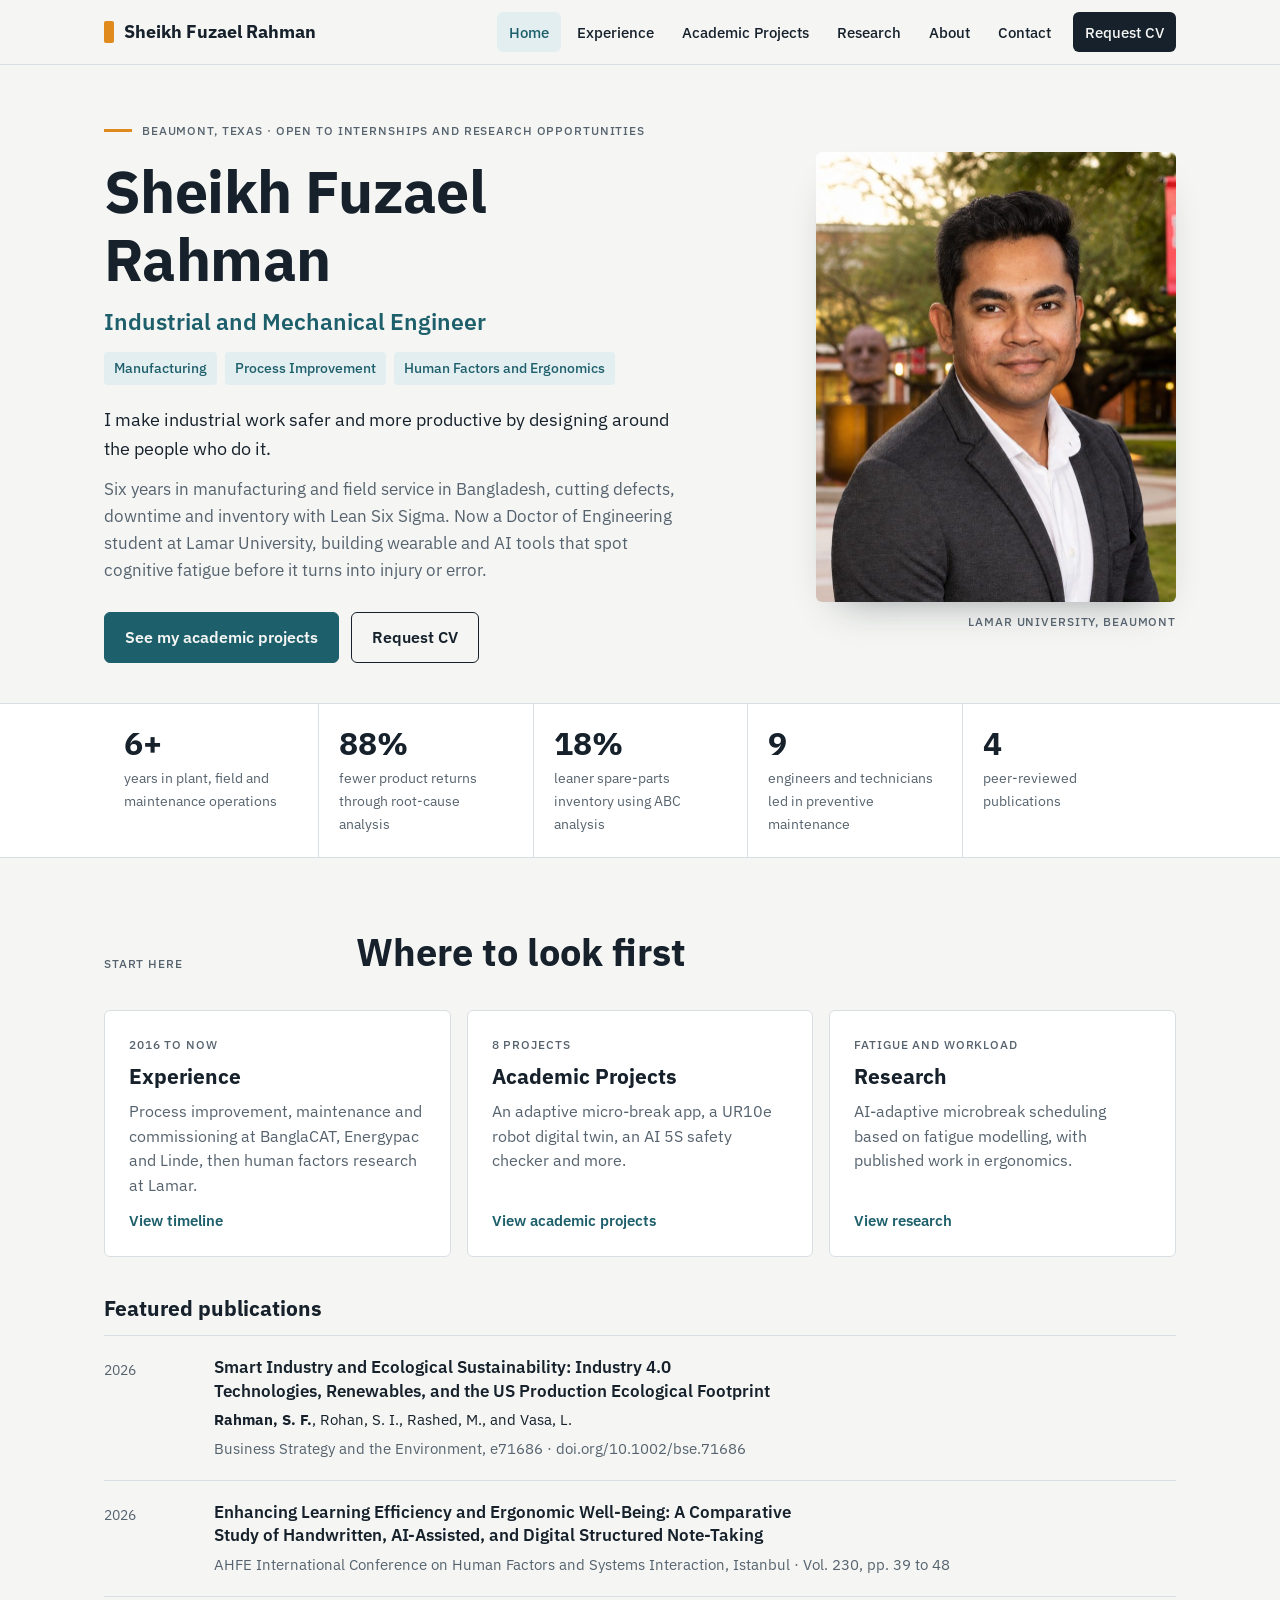
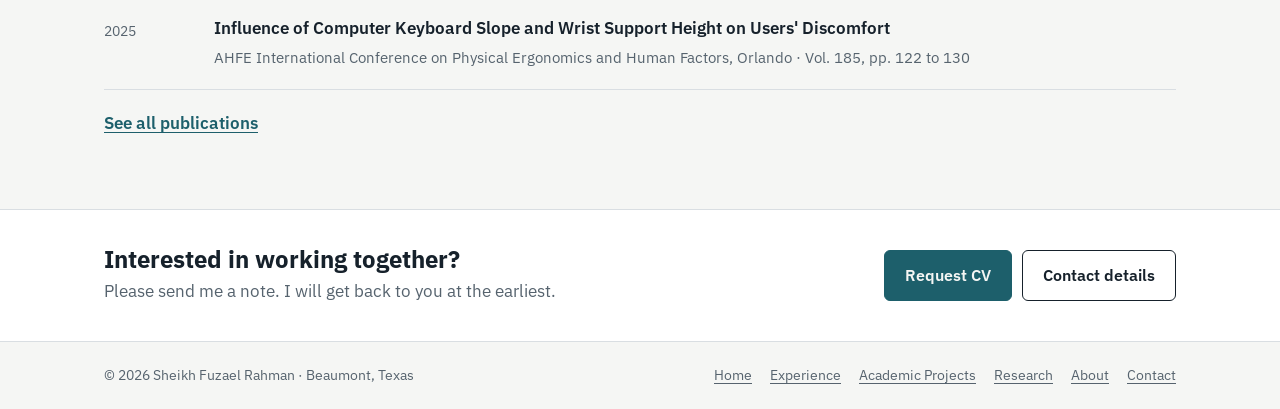
==== commit 21db834f: "Switch to IBM Plex Sans and add Home link to the menu Co-Authored-By: Claude Opus 5.5 <noreply@anthr" ====
--- a/index.html
+++ b/index.html
@@ -11,7 +11,7 @@
 <link rel="icon" href="assets/favicon.svg" type="image/svg+xml">
 <link rel="preconnect" href="https://fonts.googleapis.com">
 <link rel="preconnect" href="https://fonts.gstatic.com" crossorigin>
-<link href="https://fonts.googleapis.com/css2?family=Archivo:wdth,wght@87,500;87,600;87,700&family=Public+Sans:ital,wght@0,400;0,500;0,600;1,400&family=IBM+Plex+Mono:wght@400;500&display=swap" rel="stylesheet">
+<link href="https://fonts.googleapis.com/css2?family=IBM+Plex+Sans:ital,wght@0,400;0,500;0,600;0,700;1,400&display=swap" rel="stylesheet">
 <link rel="stylesheet" href="assets/site.css">
 </head>
 <body>
@@ -19,9 +19,10 @@
 
 <header class="site-header">
   <div class="wrap">
-    <a class="brand" href="index.html" aria-label="Sheikh Fuzael Rahman, home"><span class="brand-mark" aria-hidden="true"></span>Sheikh Fuzael Rahman</a>
+    <a class="brand" href="index.html" aria-label="Sheikh Fuzael Rahman, go to home page" title="Go to home page"><span class="brand-mark" aria-hidden="true"></span>Sheikh Fuzael Rahman</a>
     <button class="menu-btn" id="menu-btn" aria-expanded="false" aria-controls="site-nav">Menu</button>
     <nav class="nav" id="site-nav" aria-label="Main">
+      <a href="index.html" aria-current="page">Home</a>
       <a href="experience.html">Experience</a>
       <a href="projects.html">Academic Projects</a>
       <a href="research.html">Research</a>
--- a/assets/site.css
+++ b/assets/site.css
@@ -8,9 +8,9 @@
   --accent: #1d5f6b;
   --accent-soft: #e3eef0;
   --hivis: #e08a1e;
-  --font-display: "Archivo", "Arial Narrow", Arial, sans-serif;
-  --font-body: "Public Sans", "Segoe UI", Roboto, Helvetica, Arial, sans-serif;
-  --font-mono: "IBM Plex Mono", ui-monospace, "SFMono-Regular", Menlo, Consolas, monospace;
+  --font-display: "IBM Plex Sans", "Segoe UI", Roboto, Helvetica, Arial, sans-serif;
+  --font-body: "IBM Plex Sans", "Segoe UI", Roboto, Helvetica, Arial, sans-serif;
+  --font-mono: "IBM Plex Sans", "Segoe UI", Roboto, Helvetica, Arial, sans-serif;
   --max: 1120px;
   --radius: 6px;
   color-scheme: light;
@@ -56,10 +56,10 @@
 a { color: var(--accent); text-underline-offset: 3px; }
 a:hover { text-decoration-thickness: 2px; }
 :focus-visible { outline: 3px solid var(--hivis); outline-offset: 2px; border-radius: 2px; }
-h1, h2, h3, h4 { font-family: var(--font-display); font-stretch: 87%; line-height: 1.15; text-wrap: balance; margin: 0; }
+h1, h2, h3, h4 { font-family: var(--font-display); line-height: 1.15; text-wrap: balance; margin: 0; }
 p { margin: 0; }
 .wrap { max-width: var(--max); margin: 0 auto; padding: 0 24px; }
-.mono { font-family: var(--font-mono); font-size: 0.8rem; letter-spacing: 0.02em; }
+.mono { font-family: var(--font-mono); font-size: 0.78rem; font-weight: 500; text-transform: uppercase; letter-spacing: 0.07em; font-variant-numeric: tabular-nums; }
 .skip { position: absolute; left: -999px; top: 8px; background: var(--ink); color: var(--paper); padding: 8px 12px; z-index: 100; }
 .skip:focus { left: 8px; }
 
@@ -79,7 +79,7 @@
 .nav .nav-cta { background: var(--ink); color: var(--paper); margin-left: 6px; }
 .nav .nav-cta:hover { background: var(--accent); color: #fff; }
 .menu-btn { display: none; background: none; border: 1px solid var(--line); color: var(--ink); border-radius: var(--radius); padding: 8px 12px; font: inherit; font-weight: 600; cursor: pointer; }
-@media (max-width: 960px) {
+@media (max-width: 1060px) {
   .menu-btn { display: inline-block; }
   .nav { display: none; position: absolute; top: 64px; left: 0; right: 0; flex-direction: column; align-items: stretch; background: var(--paper); border-bottom: 1px solid var(--line); padding: 8px 16px 16px; }
   .nav.open { display: flex; }
@@ -170,7 +170,7 @@
 .timeline { list-style: none; margin: 0; padding: 0; position: relative; }
 .job { display: grid; grid-template-columns: 220px 1fr; gap: 32px; padding: 28px 0; border-top: 1px solid var(--line); }
 .job:last-child { border-bottom: 1px solid var(--line); }
-.job .when { font-family: var(--font-mono); font-size: 0.85rem; color: var(--muted); }
+.job .when { font-family: var(--font-mono); font-size: 0.88rem; font-weight: 500; color: var(--muted); font-variant-numeric: tabular-nums; }
 .job .org { font-weight: 600; color: var(--ink); font-family: var(--font-body); font-size: 0.95rem; margin-top: 6px; }
 .job .loc { color: var(--muted); font-size: 0.9rem; }
 .job h3 { font-size: 1.3rem; }
@@ -190,7 +190,7 @@
 .feature-text .meta { color: var(--muted); }
 .feature-text .lead { font-size: 1.05rem; }
 .tags { display: flex; flex-wrap: wrap; gap: 6px; margin-top: 4px; }
-.tag { font-family: var(--font-mono); font-size: 0.75rem; background: var(--accent-soft); color: var(--accent); padding: 3px 9px; border-radius: 4px; }
+.tag { font-family: var(--font-mono); font-size: 0.78rem; font-weight: 500; background: var(--accent-soft); color: var(--accent); padding: 3px 9px; border-radius: 4px; }
 .links { display: flex; flex-wrap: wrap; gap: 10px; margin-top: 8px; }
 .links .btn { padding: 9px 16px; font-size: 0.92rem; }
 .media { background: var(--ink); color: var(--paper); display: flex; align-items: center; justify-content: center; min-height: 280px; position: relative; padding: 24px; }
@@ -281,7 +281,7 @@
 .contact-main { display: grid; gap: 20px; }
 .email-card { background: var(--surface); border: 1px solid var(--line); border-radius: var(--radius); padding: 28px; }
 .email-card .k, .profiles .k, .cv-card .k { font-family: var(--font-mono); font-size: 0.75rem; text-transform: uppercase; letter-spacing: 0.08em; color: var(--muted); }
-.email-address { display: block; font-family: var(--font-display); font-stretch: 87%; font-weight: 700; font-size: clamp(1.25rem, 2.6vw, 1.7rem); color: var(--ink); text-decoration: none; margin: 8px 0 18px; overflow-wrap: anywhere; }
+.email-address { display: block; font-family: var(--font-display); font-weight: 700; font-size: clamp(1.25rem, 2.6vw, 1.7rem); color: var(--ink); text-decoration: none; margin: 8px 0 18px; overflow-wrap: anywhere; }
 .email-address:hover { color: var(--accent); }
 .btn-row { display: flex; flex-wrap: wrap; gap: 10px; }
 .btn.small { padding: 9px 16px; font-size: 0.92rem; cursor: pointer; font-family: inherit; }
@@ -324,4 +324,4 @@
 .details-link:hover::after { transform: translateX(3px); }
 
 .focus { list-style: none; margin: 12px 0 0; padding: 0; display: flex; flex-wrap: wrap; gap: 8px; }
-.focus li { font-family: var(--font-mono); font-size: 0.85rem; color: var(--accent); background: var(--accent-soft); border-radius: 4px; padding: 5px 10px; }
+.focus li { font-family: var(--font-mono); font-size: 0.88rem; font-weight: 500; color: var(--accent); background: var(--accent-soft); border-radius: 4px; padding: 5px 10px; }
